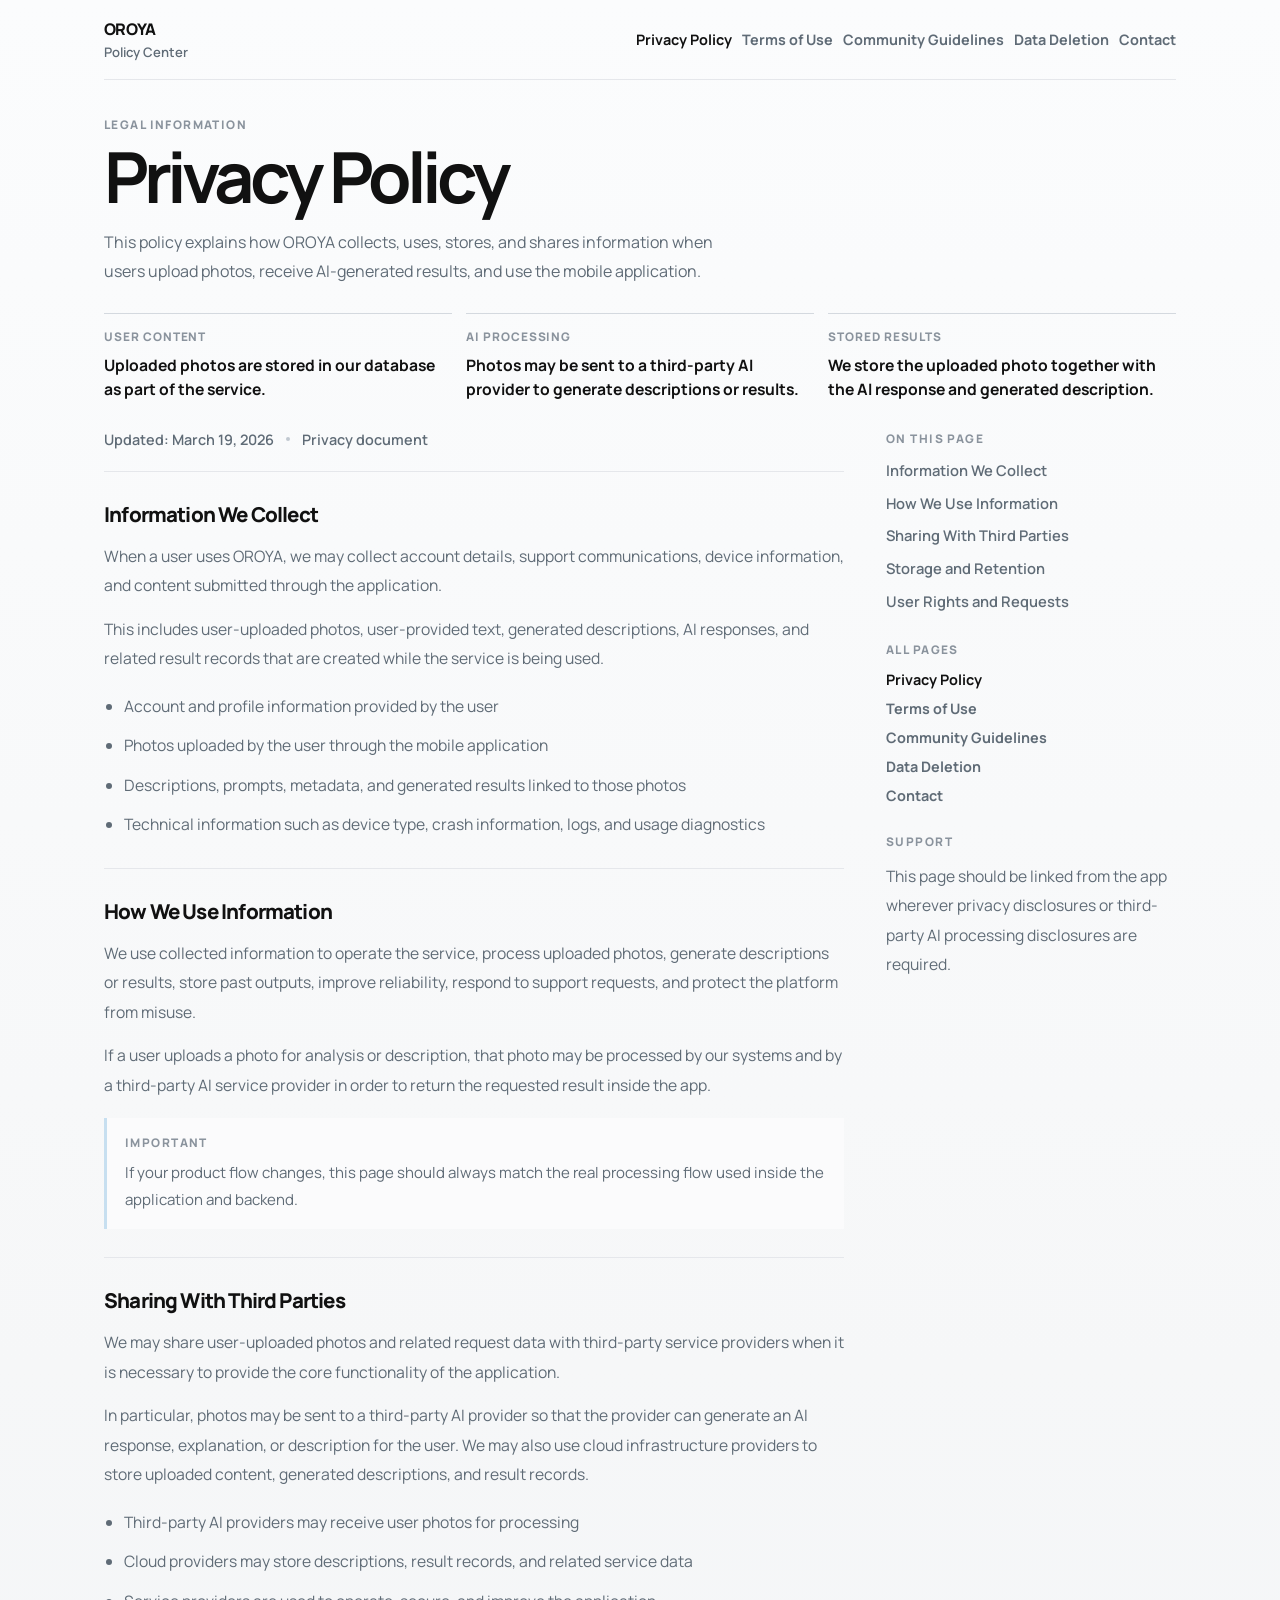
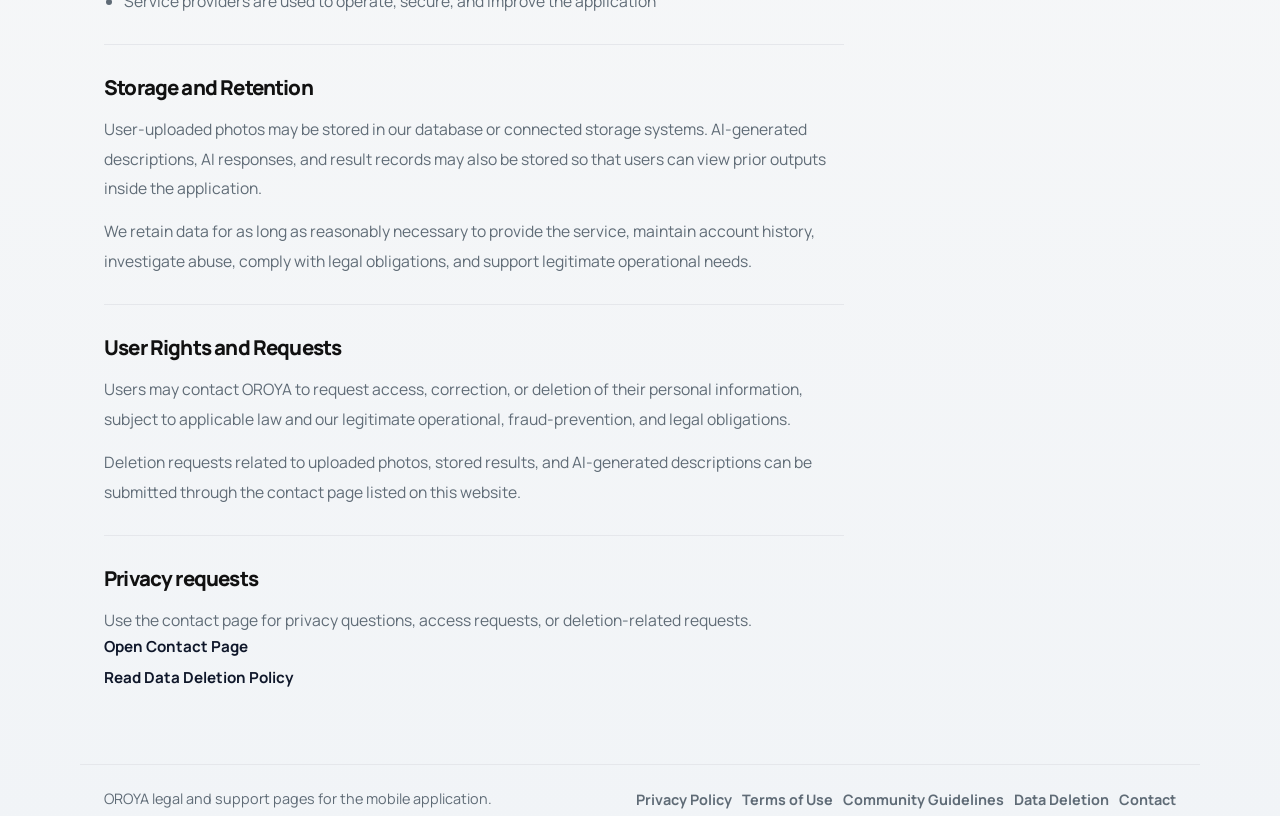
==== index.html @ 99811798 "Add files via upload" ====
<!DOCTYPE html>
<html lang="en">
  <head>
    <meta charset="UTF-8" />
    <meta name="viewport" content="width=device-width, initial-scale=1.0" />
    <title>OROYA Legal</title>
    <meta http-equiv="refresh" content="0; url=/privacy-policy.html" />
    <link rel="canonical" href="http://oroya.xyz/privacy-policy.html" />
    <style>
      body {
        margin: 0;
        min-height: 100vh;
        display: grid;
        place-items: center;
        font-family: "Segoe UI", Arial, sans-serif;
        background: #f5f5f7;
        color: #111111;
      }

      a {
        color: inherit;
      }
    </style>
  </head>
  <body>
    <p>Redirecting to <a href="/privacy-policy.html">Privacy Policy</a>...</p>
  </body>
</html>
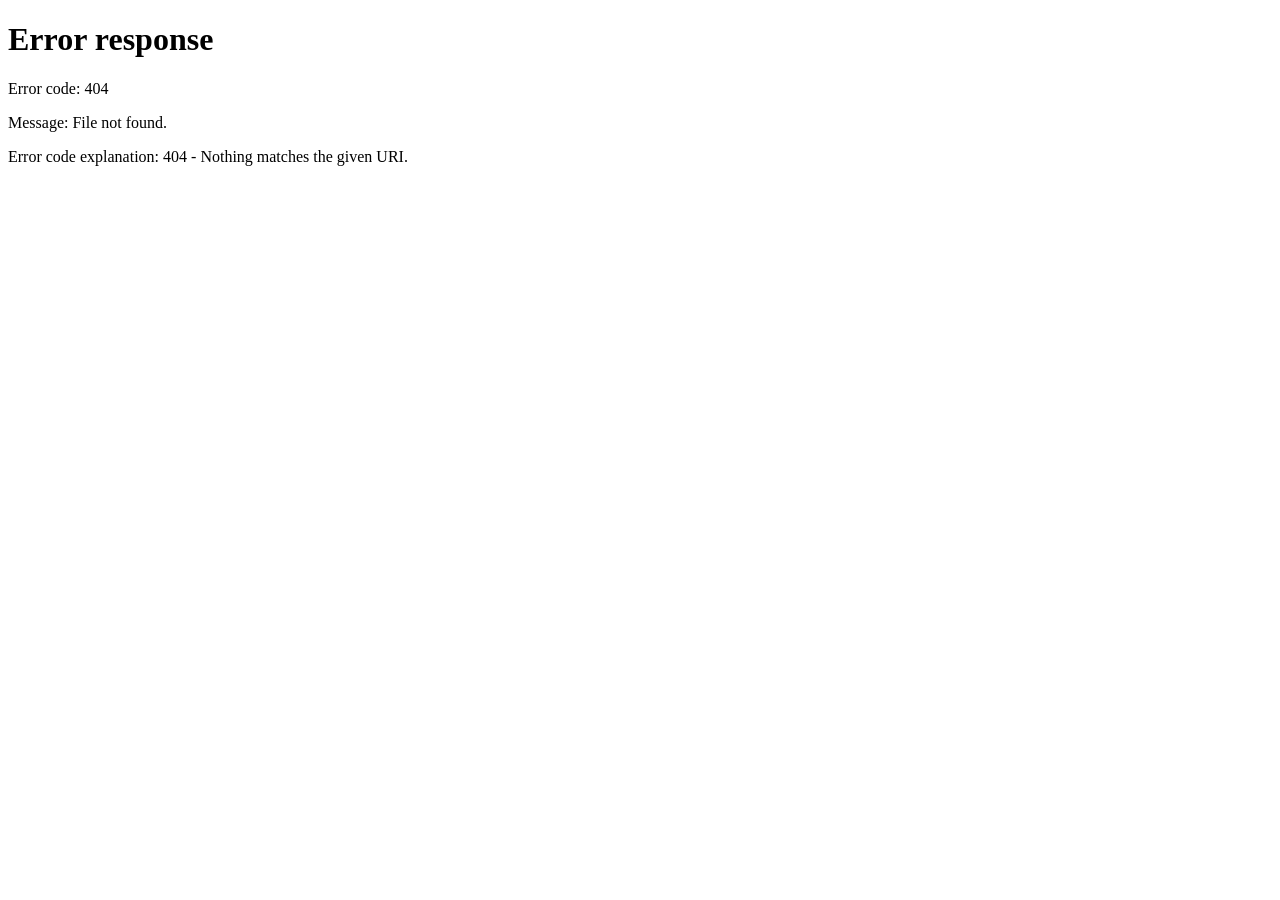
==== commit c8d55d5f: "Add files via upload" ====
--- a/index.html
+++ b/index.html
@@ -4,8 +4,20 @@
     <meta charset="UTF-8" />
     <meta name="viewport" content="width=device-width, initial-scale=1.0" />
     <title>OROYA Legal</title>
-    <meta http-equiv="refresh" content="0; url=/privacy-policy.html" />
-    <link rel="canonical" href="http://oroya.xyz/privacy-policy.html" />
+    <meta
+      name="description"
+      content="Legal, policy, and support pages for the OROYA mobile application."
+    />
+    <meta http-equiv="refresh" content="0; url=/privacy-policy" />
+    <link rel="canonical" href="http://oroya.xyz/privacy-policy" />
+    <meta property="og:type" content="website" />
+    <meta property="og:site_name" content="OROYA" />
+    <meta property="og:title" content="OROYA Legal" />
+    <meta
+      property="og:description"
+      content="Legal, policy, and support pages for the OROYA mobile application."
+    />
+    <meta property="og:url" content="http://oroya.xyz/privacy-policy" />
     <style>
       body {
         margin: 0;
@@ -23,6 +35,6 @@
     </style>
   </head>
   <body>
-    <p>Redirecting to <a href="/privacy-policy.html">Privacy Policy</a>...</p>
+    <p>Redirecting to <a href="/privacy-policy">Privacy Policy</a>...</p>
   </body>
 </html>
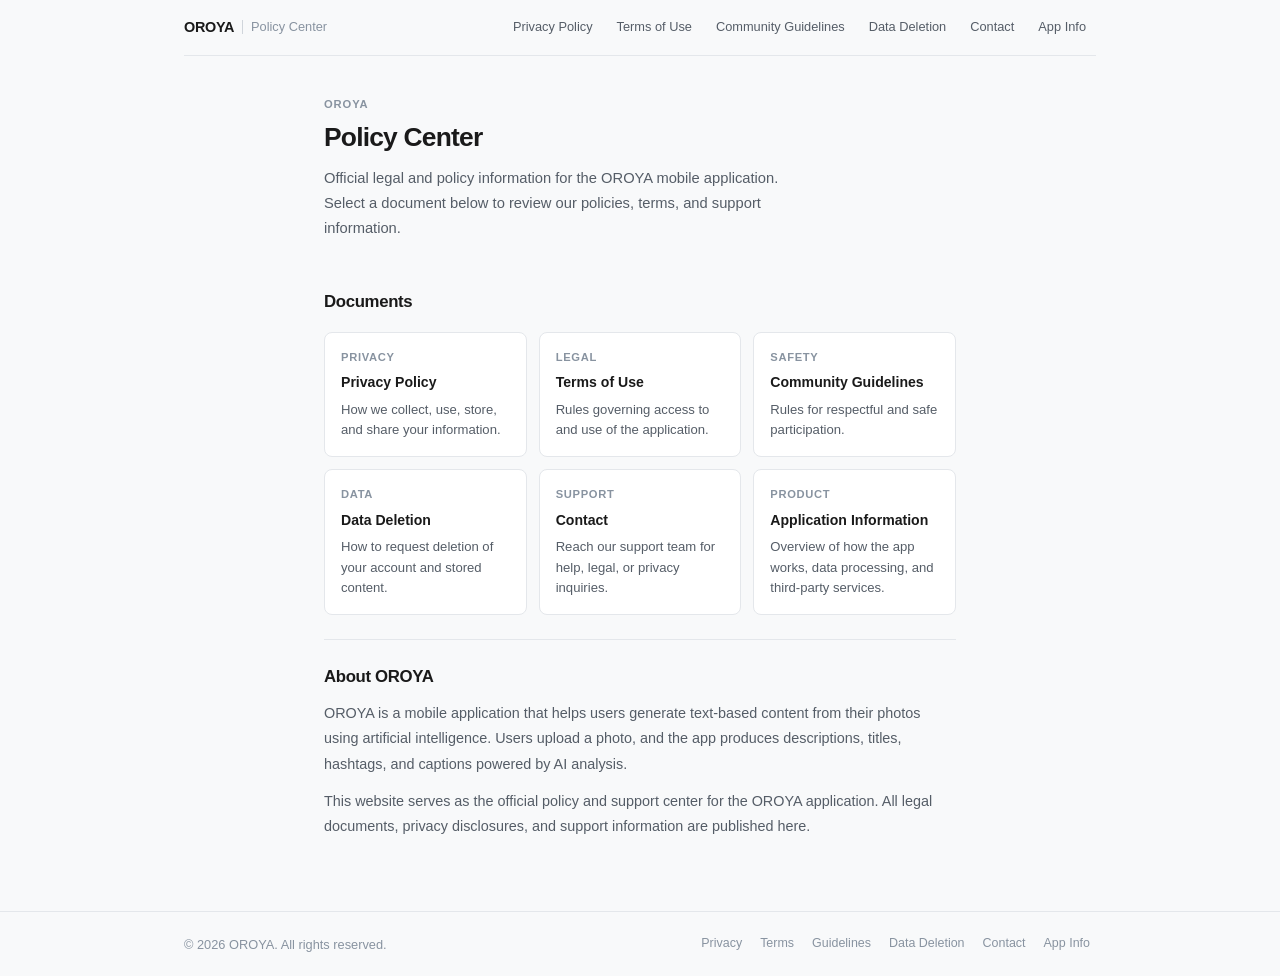
==== commit 63423b26: "Add files via upload" ====
--- a/index.html
+++ b/index.html
@@ -3,38 +3,173 @@
   <head>
     <meta charset="UTF-8" />
     <meta name="viewport" content="width=device-width, initial-scale=1.0" />
-    <title>OROYA Legal</title>
+    <title>OROYA — Policy Center</title>
     <meta
       name="description"
-      content="Legal, policy, and support pages for the OROYA mobile application."
+      content="Official policy and legal information center for the OROYA mobile application. Access our Privacy Policy, Terms of Use, Community Guidelines, Data Deletion, and more."
     />
-    <meta http-equiv="refresh" content="0; url=/privacy-policy" />
-    <link rel="canonical" href="http://oroya.xyz/privacy-policy" />
+    <link rel="canonical" href="https://oroya.xyz/" />
+    <link rel="icon" type="image/png" href="/favicon.png" />
     <meta property="og:type" content="website" />
     <meta property="og:site_name" content="OROYA" />
-    <meta property="og:title" content="OROYA Legal" />
+    <meta property="og:title" content="OROYA — Policy Center" />
     <meta
       property="og:description"
-      content="Legal, policy, and support pages for the OROYA mobile application."
+      content="Official policy and legal information center for the OROYA mobile application. Access our Privacy Policy, Terms of Use, Community Guidelines, Data Deletion, and more."
     />
-    <meta property="og:url" content="http://oroya.xyz/privacy-policy" />
-    <style>
-      body {
-        margin: 0;
-        min-height: 100vh;
-        display: grid;
-        place-items: center;
-        font-family: "Segoe UI", Arial, sans-serif;
-        background: #f5f5f7;
-        color: #111111;
+    <meta property="og:url" content="https://oroya.xyz/" />
+    <link rel="preconnect" href="https://fonts.googleapis.com" />
+    <link rel="preconnect" href="https://fonts.gstatic.com" crossorigin />
+    <link
+      href="https://fonts.googleapis.com/css2?family=Inter:wght@400;500;600;700&display=swap"
+      rel="stylesheet"
+    />
+    <link rel="stylesheet" href="./styles.css" />
+    <script src="./site.js" defer></script>
+    <script type="application/ld+json">
+    {
+      "@context": "https://schema.org",
+      "@type": "WebSite",
+      "name": "OROYA",
+      "url": "https://oroya.xyz",
+      "description": "Official policy and legal information center for the OROYA mobile application.",
+      "publisher": {
+        "@type": "Organization",
+        "name": "OROYA",
+        "url": "https://oroya.xyz"
       }
+    }
+    </script>
+  </head>
+  <body data-page="home">
+    <div class="site-shell">
+      <header class="site-header">
+        <div class="topbar">
+          <a class="brand-lockup" href="/">
+            <span class="brand-name">OROYA</span>
+            <span class="brand-separator"></span>
+            <span class="brand-subtitle">Policy Center</span>
+          </a>
+          <div class="header-actions">
+            <nav class="desktop-nav" aria-label="Primary">
+              <a class="nav-link" href="/privacy-policy">Privacy Policy</a>
+              <a class="nav-link" href="/terms-of-use">Terms of Use</a>
+              <a class="nav-link" href="/community-guidelines">Community Guidelines</a>
+              <a class="nav-link" href="/data-deletion">Data Deletion</a>
+              <a class="nav-link" href="/contact">Contact</a>
+              <a class="nav-link" href="/app-info">App Info</a>
+            </nav>
+            <button
+              class="menu-toggle"
+              type="button"
+              aria-expanded="false"
+              aria-controls="mobile-menu"
+              aria-label="Open navigation"
+            >
+              <span class="menu-toggle-line"></span>
+              <span class="menu-toggle-line"></span>
+              <span class="menu-toggle-line"></span>
+            </button>
+          </div>
+        </div>
+        <nav class="mobile-menu" id="mobile-menu" aria-label="Mobile">
+          <a class="nav-link" href="/privacy-policy">Privacy Policy</a>
+          <a class="nav-link" href="/terms-of-use">Terms of Use</a>
+          <a class="nav-link" href="/community-guidelines">Community Guidelines</a>
+          <a class="nav-link" href="/data-deletion">Data Deletion</a>
+          <a class="nav-link" href="/contact">Contact</a>
+          <a class="nav-link" href="/app-info">App Info</a>
+        </nav>
+      </header>
 
-      a {
-        color: inherit;
-      }
-    </style>
-  </head>
-  <body>
-    <p>Redirecting to <a href="/privacy-policy">Privacy Policy</a>...</p>
+      <section class="page-intro">
+        <p class="kicker">OROYA</p>
+        <h1 class="page-title">Policy Center</h1>
+        <p class="page-description">
+          Official legal and policy information for the OROYA mobile application.
+          Select a document below to review our policies, terms, and support information.
+        </p>
+      </section>
+
+      <main class="page-layout">
+        <article class="document-shell">
+          <section class="content-section" id="documents">
+            <h2 class="section-title">Documents</h2>
+            <div class="info-cards">
+              <a href="/privacy-policy" class="info-card" style="text-decoration:none;">
+                <span class="info-card-label">Privacy</span>
+                <span class="info-card-value">Privacy Policy</span>
+                <p style="margin:6px 0 0;color:var(--text-secondary);font-size:0.82rem;line-height:1.55;">
+                  How we collect, use, store, and share your information.
+                </p>
+              </a>
+              <a href="/terms-of-use" class="info-card" style="text-decoration:none;">
+                <span class="info-card-label">Legal</span>
+                <span class="info-card-value">Terms of Use</span>
+                <p style="margin:6px 0 0;color:var(--text-secondary);font-size:0.82rem;line-height:1.55;">
+                  Rules governing access to and use of the application.
+                </p>
+              </a>
+              <a href="/community-guidelines" class="info-card" style="text-decoration:none;">
+                <span class="info-card-label">Safety</span>
+                <span class="info-card-value">Community Guidelines</span>
+                <p style="margin:6px 0 0;color:var(--text-secondary);font-size:0.82rem;line-height:1.55;">
+                  Rules for respectful and safe participation.
+                </p>
+              </a>
+              <a href="/data-deletion" class="info-card" style="text-decoration:none;">
+                <span class="info-card-label">Data</span>
+                <span class="info-card-value">Data Deletion</span>
+                <p style="margin:6px 0 0;color:var(--text-secondary);font-size:0.82rem;line-height:1.55;">
+                  How to request deletion of your account and stored content.
+                </p>
+              </a>
+              <a href="/contact" class="info-card" style="text-decoration:none;">
+                <span class="info-card-label">Support</span>
+                <span class="info-card-value">Contact</span>
+                <p style="margin:6px 0 0;color:var(--text-secondary);font-size:0.82rem;line-height:1.55;">
+                  Reach our support team for help, legal, or privacy inquiries.
+                </p>
+              </a>
+              <a href="/app-info" class="info-card" style="text-decoration:none;">
+                <span class="info-card-label">Product</span>
+                <span class="info-card-value">Application Information</span>
+                <p style="margin:6px 0 0;color:var(--text-secondary);font-size:0.82rem;line-height:1.55;">
+                  Overview of how the app works, data processing, and third-party services.
+                </p>
+              </a>
+            </div>
+          </section>
+
+          <section class="content-section" id="about">
+            <h2 class="section-title">About OROYA</h2>
+            <p class="section-copy">
+              OROYA is a mobile application that helps users generate text-based content from
+              their photos using artificial intelligence. Users upload a photo, and the app
+              produces descriptions, titles, hashtags, and captions powered by AI analysis.
+            </p>
+            <p class="section-copy">
+              This website serves as the official policy and support center for the OROYA
+              application. All legal documents, privacy disclosures, and support information
+              are published here.
+            </p>
+          </section>
+        </article>
+      </main>
+
+      <footer class="site-footer">
+        <div class="footer-inner">
+          <div class="footer-copy">© 2026 OROYA. All rights reserved.</div>
+          <div class="footer-links">
+            <a class="footer-link" href="/privacy-policy">Privacy</a>
+            <a class="footer-link" href="/terms-of-use">Terms</a>
+            <a class="footer-link" href="/community-guidelines">Guidelines</a>
+            <a class="footer-link" href="/data-deletion">Data Deletion</a>
+            <a class="footer-link" href="/contact">Contact</a>
+            <a class="footer-link" href="/app-info">App Info</a>
+          </div>
+        </div>
+      </footer>
+    </div>
   </body>
 </html>
--- a/styles.css
+++ b/styles.css
@@ -0,0 +1,527 @@
+:root {
+  --bg: #f8f9fa;
+  --surface: #ffffff;
+  --surface-alt: #f4f5f6;
+  --border: #e4e7eb;
+  --border-strong: #d0d5db;
+  --text: #1a1a1a;
+  --text-secondary: #555d67;
+  --text-muted: #8893a0;
+  --accent: #2c3e50;
+  --container: 680px;
+  --container-wide: 960px;
+}
+
+* {
+  box-sizing: border-box;
+}
+
+html {
+  scroll-behavior: smooth;
+  -webkit-text-size-adjust: 100%;
+}
+
+body {
+  margin: 0;
+  min-width: 320px;
+  font-family: "Inter", "Segoe UI", -apple-system, BlinkMacSystemFont, sans-serif;
+  font-size: 15px;
+  color: var(--text);
+  background: var(--bg);
+  line-height: 1.6;
+  -webkit-font-smoothing: antialiased;
+}
+
+body.menu-open {
+  overflow: hidden;
+}
+
+a {
+  color: inherit;
+  text-decoration: none;
+}
+
+button {
+  font: inherit;
+}
+
+/* ── Shell ── */
+
+.site-shell {
+  min-height: 100vh;
+  display: flex;
+  flex-direction: column;
+}
+
+/* ── Header ── */
+
+.site-header {
+  max-width: var(--container-wide);
+  width: 100%;
+  margin: 0 auto;
+  padding: 0 24px;
+}
+
+.topbar {
+  display: flex;
+  align-items: center;
+  justify-content: space-between;
+  gap: 16px;
+  height: 56px;
+  border-bottom: 1px solid var(--border);
+}
+
+.brand-lockup {
+  display: inline-flex;
+  align-items: center;
+  gap: 8px;
+}
+
+.brand-name {
+  font-size: 0.9rem;
+  font-weight: 700;
+  letter-spacing: -0.02em;
+  color: var(--text);
+}
+
+.brand-separator {
+  width: 1px;
+  height: 14px;
+  background: var(--border-strong);
+}
+
+.brand-subtitle {
+  color: var(--text-muted);
+  font-size: 0.8rem;
+  font-weight: 500;
+}
+
+/* ── Navigation ── */
+
+.header-actions {
+  display: flex;
+  align-items: center;
+  gap: 8px;
+}
+
+.desktop-nav {
+  display: flex;
+  align-items: center;
+  gap: 4px;
+}
+
+.nav-link {
+  color: var(--text-secondary);
+  font-size: 0.8rem;
+  font-weight: 500;
+  padding: 6px 10px;
+  border-radius: 6px;
+  transition: color 120ms ease, background 120ms ease;
+}
+
+.nav-link:hover,
+.nav-link:focus-visible {
+  color: var(--text);
+  background: var(--surface-alt);
+  outline: none;
+}
+
+.nav-link.is-active,
+.nav-link[aria-current="page"] {
+  color: var(--text);
+  font-weight: 600;
+  background: var(--surface);
+}
+
+/* ── Mobile menu ── */
+
+.menu-toggle {
+  display: none;
+  width: 36px;
+  height: 36px;
+  border: 1px solid var(--border);
+  border-radius: 8px;
+  background: var(--surface);
+  color: var(--text);
+  cursor: pointer;
+  align-items: center;
+  justify-content: center;
+}
+
+.menu-toggle-line {
+  display: block;
+  width: 16px;
+  height: 1.5px;
+  margin: 2.5px auto;
+  border-radius: 999px;
+  background: currentColor;
+  transition: transform 150ms ease, opacity 150ms ease;
+}
+
+.menu-toggle[aria-expanded="true"] .menu-toggle-line:nth-child(1) {
+  transform: translateY(4px) rotate(45deg);
+}
+
+.menu-toggle[aria-expanded="true"] .menu-toggle-line:nth-child(2) {
+  opacity: 0;
+}
+
+.menu-toggle[aria-expanded="true"] .menu-toggle-line:nth-child(3) {
+  transform: translateY(-4px) rotate(-45deg);
+}
+
+.mobile-menu {
+  display: none;
+  padding: 8px 0 12px;
+}
+
+.mobile-menu.is-open {
+  display: flex;
+  flex-direction: column;
+  gap: 2px;
+}
+
+.mobile-menu .nav-link {
+  display: block;
+  padding: 8px 10px;
+  font-size: 0.85rem;
+}
+
+/* ── Page intro ── */
+
+.page-intro {
+  max-width: var(--container);
+  width: 100%;
+  margin: 0 auto;
+  padding: 40px 24px 24px;
+}
+
+.kicker {
+  margin: 0;
+  color: var(--text-muted);
+  font-size: 0.7rem;
+  font-weight: 600;
+  letter-spacing: 0.08em;
+  text-transform: uppercase;
+}
+
+.page-title {
+  margin: 8px 0 0;
+  font-size: 1.65rem;
+  font-weight: 700;
+  letter-spacing: -0.03em;
+  line-height: 1.2;
+  color: var(--text);
+}
+
+.page-description {
+  max-width: 56ch;
+  margin: 12px 0 0;
+  color: var(--text-secondary);
+  font-size: 0.92rem;
+  line-height: 1.7;
+}
+
+/* ── Main content ── */
+
+.page-layout {
+  max-width: var(--container);
+  width: 100%;
+  margin: 0 auto;
+  padding: 0 24px 48px;
+}
+
+.document-shell {
+  padding: 0;
+}
+
+.document-meta {
+  display: flex;
+  flex-wrap: wrap;
+  align-items: center;
+  gap: 10px;
+  padding: 0 0 20px;
+  border-bottom: 1px solid var(--border);
+}
+
+.meta-item {
+  color: var(--text-muted);
+  font-size: 0.8rem;
+  font-weight: 500;
+}
+
+.meta-divider {
+  width: 3px;
+  height: 3px;
+  border-radius: 50%;
+  background: var(--border-strong);
+}
+
+/* ── Content sections ── */
+
+.content-section {
+  padding: 24px 0;
+  border-bottom: 1px solid var(--border);
+}
+
+.content-section:last-of-type {
+  border-bottom: none;
+}
+
+.section-title {
+  margin: 0 0 10px;
+  font-size: 1.05rem;
+  font-weight: 700;
+  letter-spacing: -0.02em;
+  color: var(--text);
+}
+
+.section-copy {
+  margin: 0;
+  color: var(--text-secondary);
+  font-size: 0.9rem;
+  line-height: 1.75;
+}
+
+.section-copy + .section-copy {
+  margin-top: 12px;
+}
+
+.section-list {
+  margin: 14px 0 0;
+  padding-left: 18px;
+}
+
+.section-list li {
+  color: var(--text-secondary);
+  font-size: 0.9rem;
+  line-height: 1.75;
+}
+
+.section-list li + li {
+  margin-top: 6px;
+}
+
+/* ── Callout / note box ── */
+
+.section-note {
+  margin-top: 16px;
+  padding: 14px 16px;
+  border-left: 3px solid var(--border-strong);
+  background: var(--surface-alt);
+  border-radius: 0 6px 6px 0;
+}
+
+.section-note-title {
+  margin: 0;
+  color: var(--text-muted);
+  font-size: 0.7rem;
+  font-weight: 700;
+  letter-spacing: 0.06em;
+  text-transform: uppercase;
+}
+
+.section-note-copy {
+  margin: 6px 0 0;
+  color: var(--text-secondary);
+  font-size: 0.85rem;
+  line-height: 1.7;
+}
+
+/* ── Support block ── */
+
+.support-block {
+  padding: 24px 0 0;
+}
+
+.support-links {
+  display: flex;
+  flex-direction: column;
+  align-items: flex-start;
+  gap: 6px;
+  margin-top: 4px;
+}
+
+.text-link {
+  color: var(--accent);
+  font-size: 0.88rem;
+  font-weight: 600;
+}
+
+.text-link:hover,
+.text-link:focus-visible {
+  text-decoration: underline;
+  outline: none;
+}
+
+/* ── Info cards (for app-info page) ── */
+
+.info-cards {
+  display: grid;
+  grid-template-columns: repeat(auto-fit, minmax(180px, 1fr));
+  gap: 12px;
+  margin: 16px 0 0;
+}
+
+.info-card {
+  padding: 16px;
+  background: var(--surface);
+  border: 1px solid var(--border);
+  border-radius: 8px;
+}
+
+.info-card-label {
+  display: block;
+  color: var(--text-muted);
+  font-size: 0.7rem;
+  font-weight: 600;
+  letter-spacing: 0.06em;
+  text-transform: uppercase;
+  margin-bottom: 6px;
+}
+
+.info-card-value {
+  display: block;
+  font-size: 0.88rem;
+  font-weight: 600;
+  line-height: 1.5;
+  color: var(--text);
+}
+
+a.info-card {
+  transition: border-color 120ms ease, box-shadow 120ms ease;
+}
+
+a.info-card:hover {
+  border-color: var(--border-strong);
+  box-shadow: 0 1px 4px rgba(0, 0, 0, 0.04);
+}
+
+/* ── Steps list (for app-info page) ── */
+
+.steps-list {
+  counter-reset: step;
+  list-style: none;
+  margin: 14px 0 0;
+  padding: 0;
+}
+
+.steps-list li {
+  counter-increment: step;
+  position: relative;
+  padding-left: 32px;
+  color: var(--text-secondary);
+  font-size: 0.9rem;
+  line-height: 1.75;
+}
+
+.steps-list li + li {
+  margin-top: 8px;
+}
+
+.steps-list li::before {
+  content: counter(step);
+  position: absolute;
+  left: 0;
+  top: 2px;
+  width: 20px;
+  height: 20px;
+  border-radius: 50%;
+  background: var(--surface-alt);
+  border: 1px solid var(--border);
+  color: var(--text-muted);
+  font-size: 0.7rem;
+  font-weight: 700;
+  display: flex;
+  align-items: center;
+  justify-content: center;
+}
+
+/* ── Footer ── */
+
+.site-footer {
+  margin-top: auto;
+  border-top: 1px solid var(--border);
+}
+
+.footer-inner {
+  max-width: var(--container-wide);
+  width: 100%;
+  margin: 0 auto;
+  padding: 18px 24px;
+  display: flex;
+  align-items: center;
+  justify-content: space-between;
+  gap: 16px;
+}
+
+.footer-copy {
+  color: var(--text-muted);
+  font-size: 0.8rem;
+  line-height: 1.5;
+}
+
+.footer-links {
+  display: flex;
+  flex-wrap: wrap;
+  gap: 6px;
+}
+
+.footer-link {
+  color: var(--text-muted);
+  font-size: 0.78rem;
+  font-weight: 500;
+  padding: 4px 6px;
+  border-radius: 4px;
+}
+
+.footer-link:hover,
+.footer-link:focus-visible {
+  color: var(--text);
+  outline: none;
+}
+
+/* ── Responsive ── */
+
+@media (max-width: 860px) {
+  .desktop-nav {
+    display: none;
+  }
+
+  .menu-toggle {
+    display: inline-flex;
+  }
+}
+
+@media (max-width: 600px) {
+  .site-header,
+  .page-intro,
+  .page-layout {
+    padding-left: 16px;
+    padding-right: 16px;
+  }
+
+  .footer-inner {
+    padding: 16px;
+    flex-direction: column;
+    align-items: flex-start;
+    gap: 12px;
+  }
+
+  .topbar {
+    height: 48px;
+  }
+
+  .page-intro {
+    padding-top: 28px;
+    padding-bottom: 16px;
+  }
+
+  .page-title {
+    font-size: 1.4rem;
+  }
+
+  .info-cards {
+    grid-template-columns: 1fr;
+  }
+}
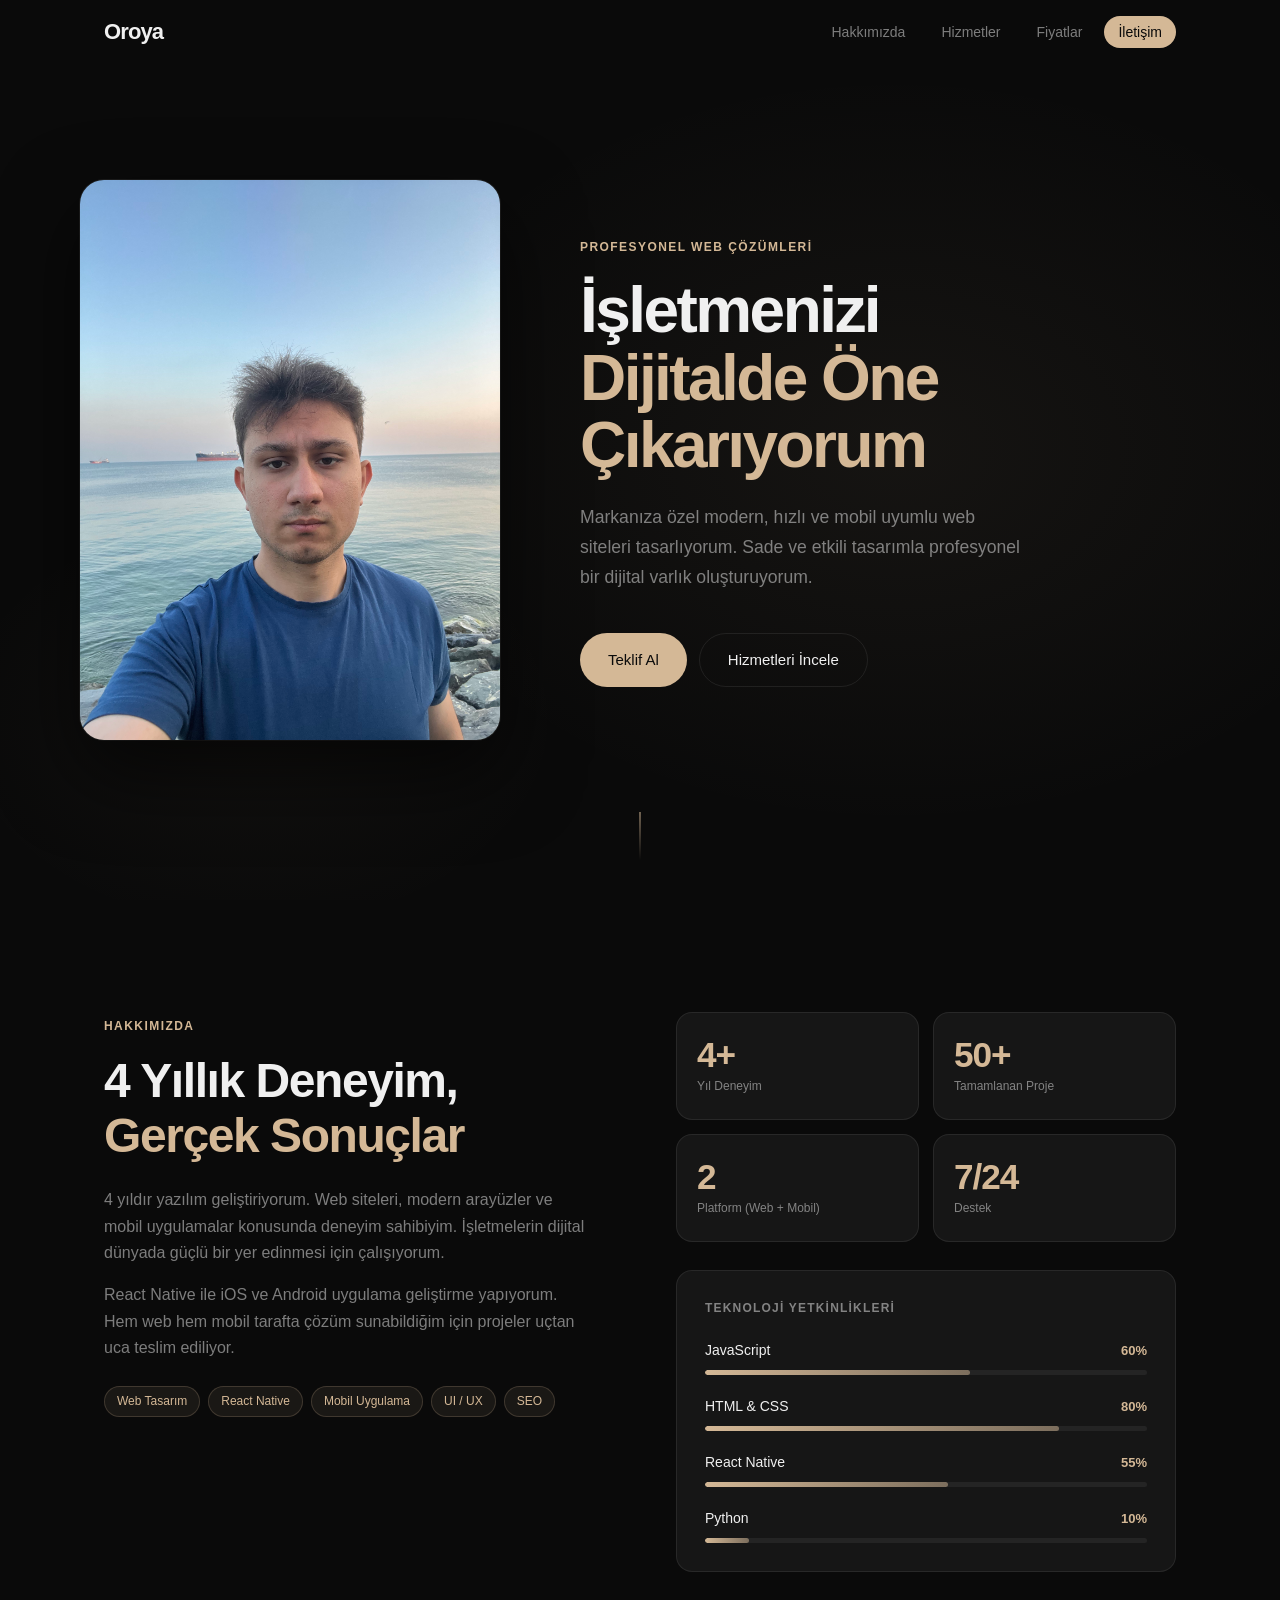
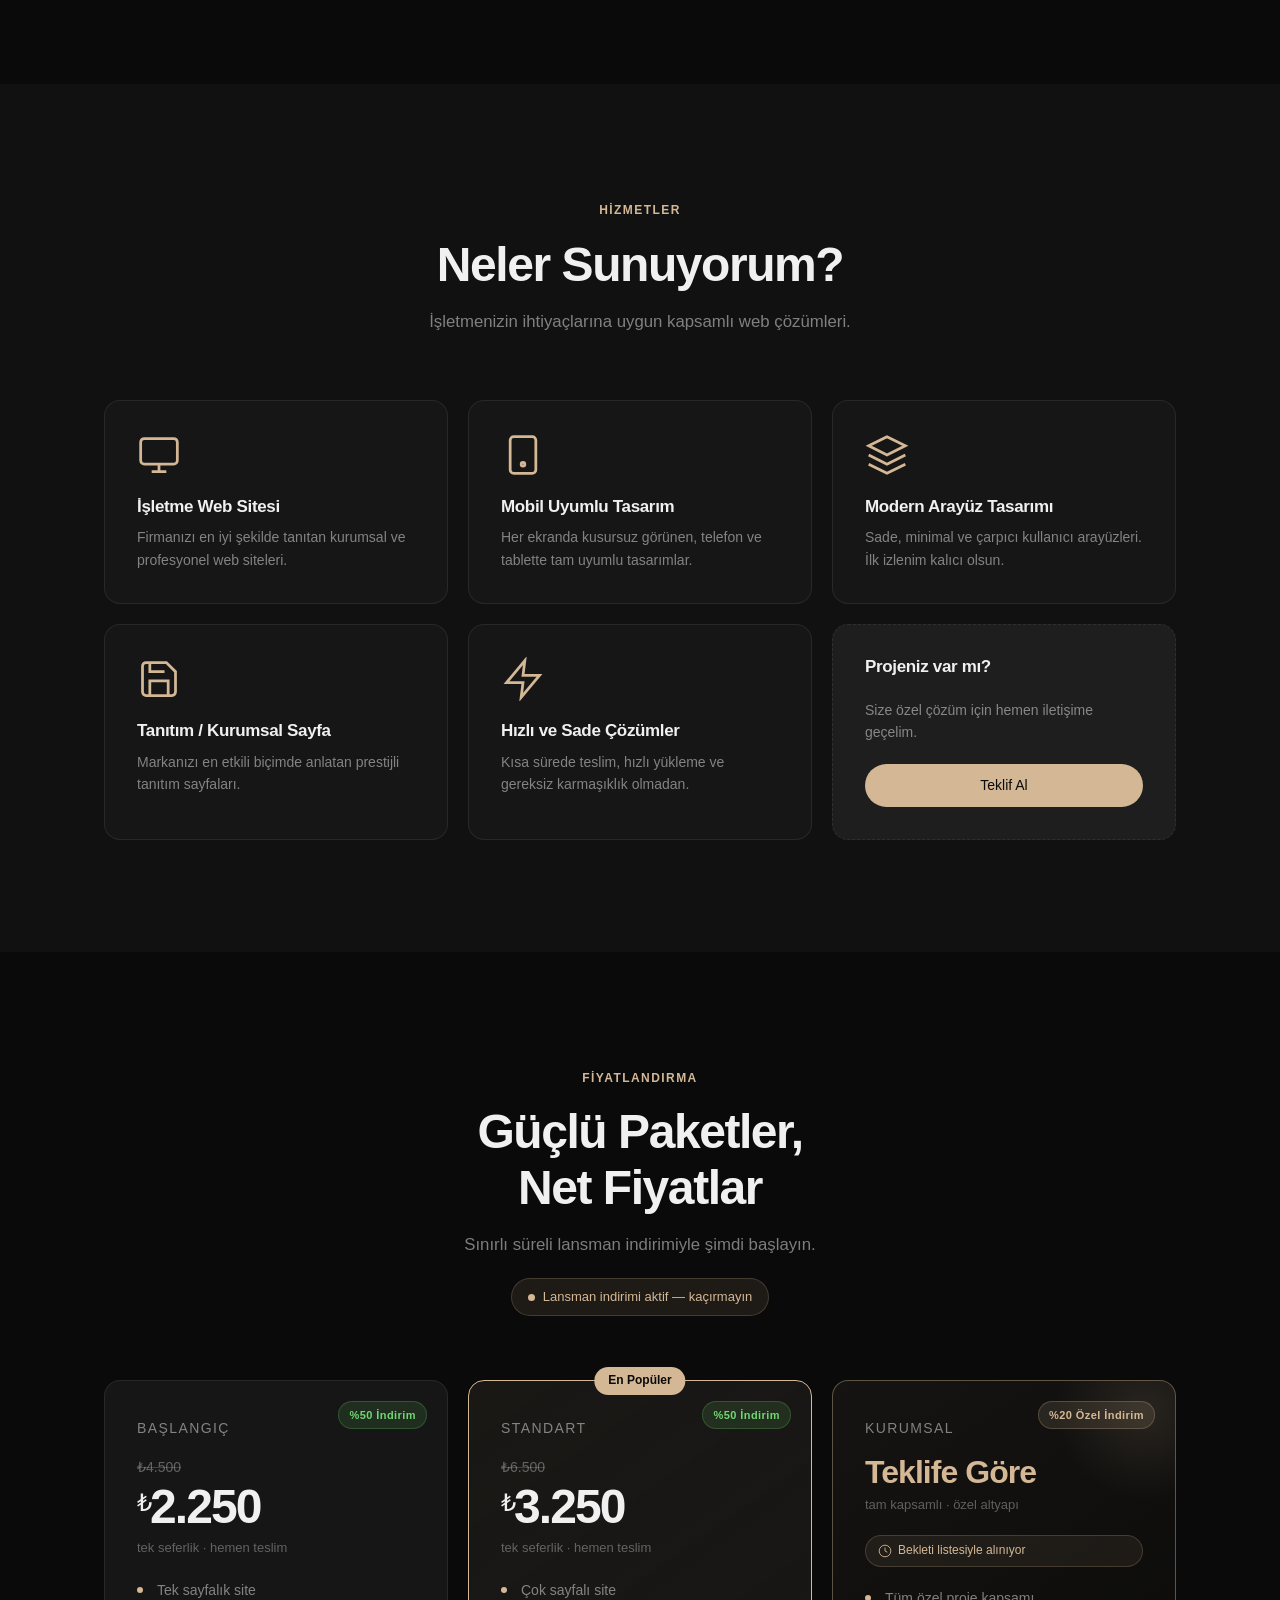
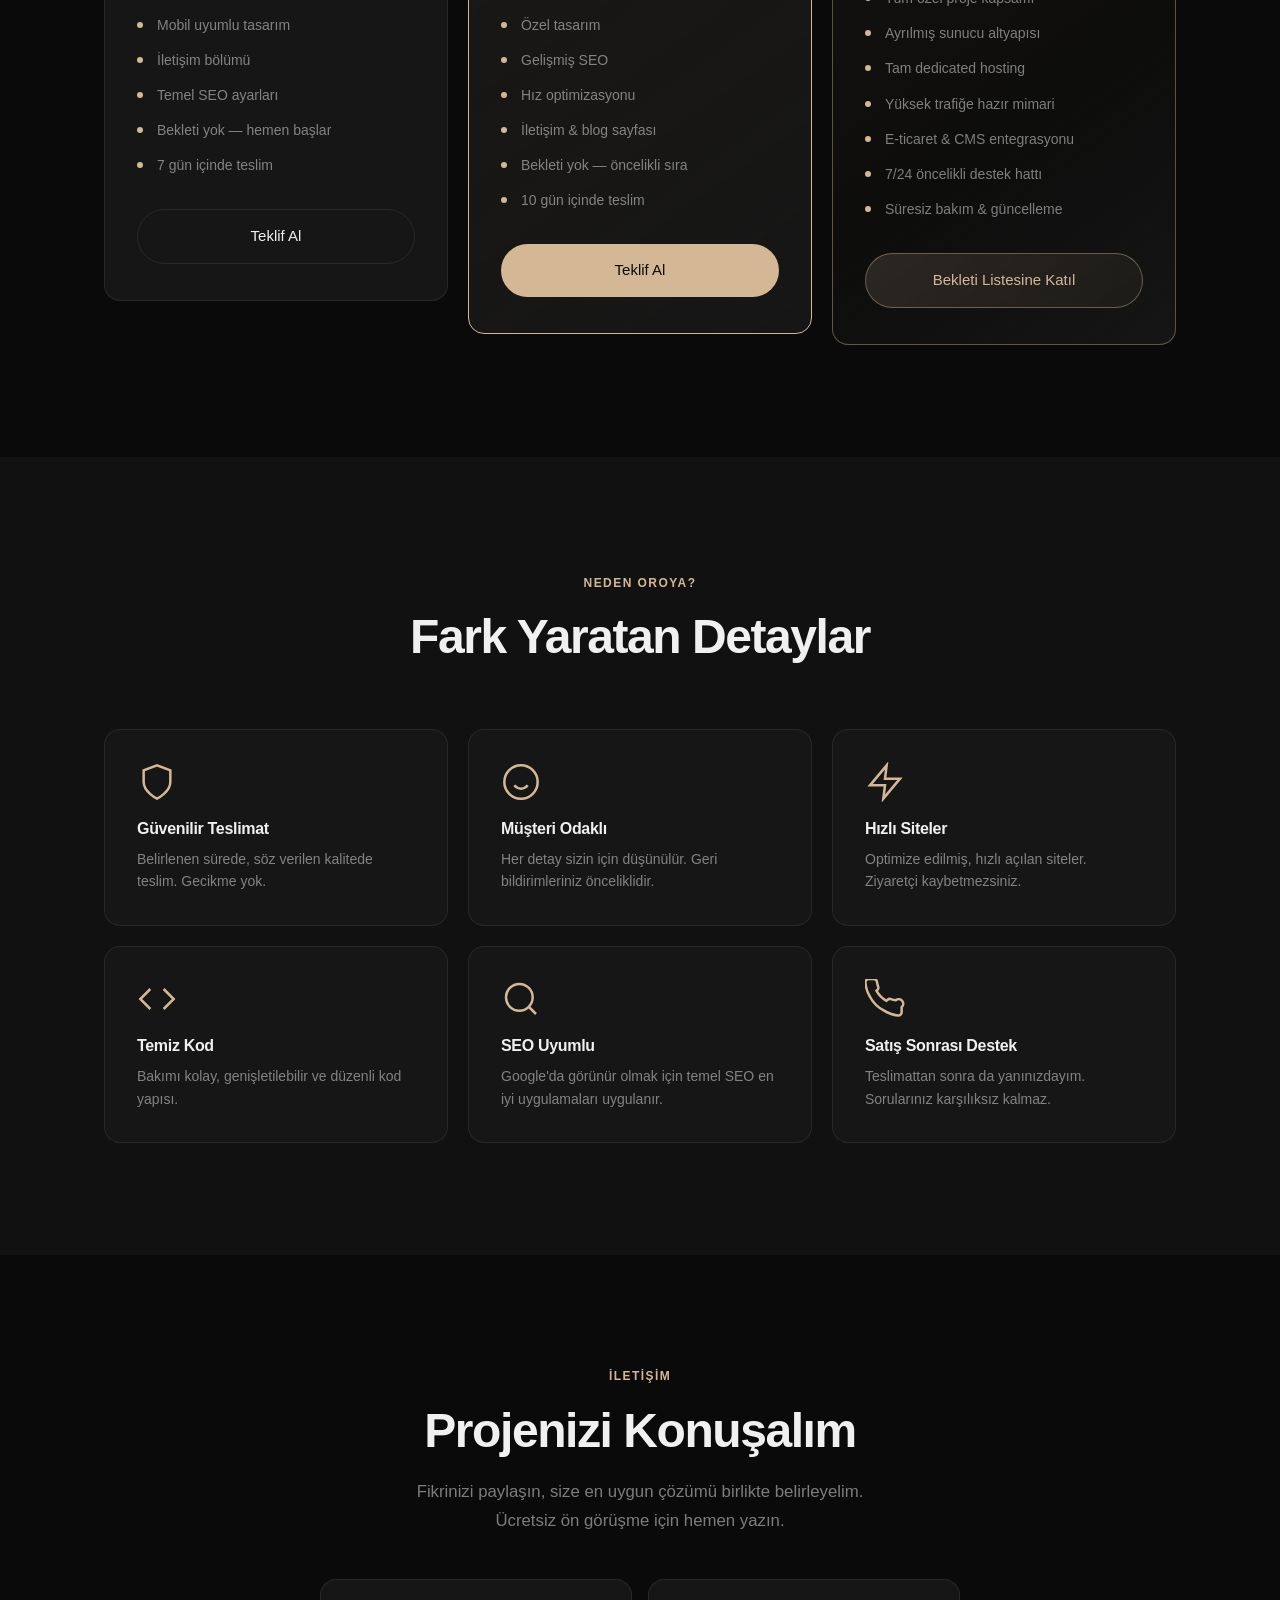
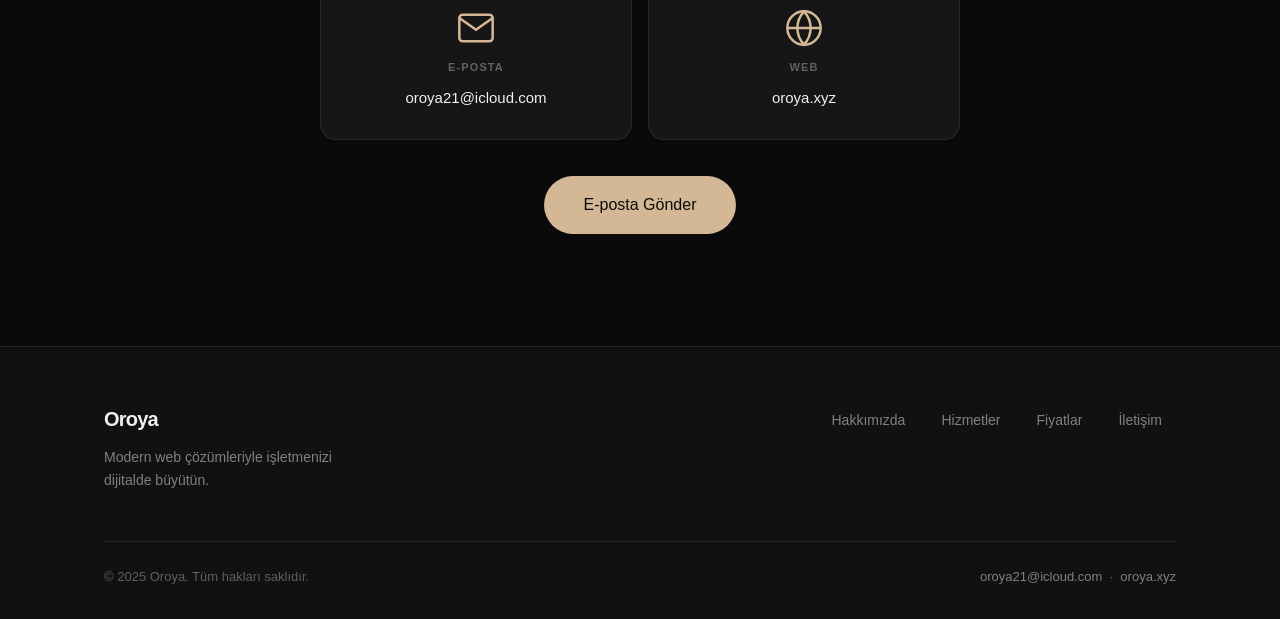
==== commit f89d9c00: "Add files via upload" ====
--- a/index.html
+++ b/index.html
@@ -1,175 +1,463 @@
 <!DOCTYPE html>
-<html lang="en">
-  <head>
-    <meta charset="UTF-8" />
-    <meta name="viewport" content="width=device-width, initial-scale=1.0" />
-    <title>OROYA — Policy Center</title>
-    <meta
-      name="description"
-      content="Official policy and legal information center for the OROYA mobile application. Access our Privacy Policy, Terms of Use, Community Guidelines, Data Deletion, and more."
-    />
-    <link rel="canonical" href="https://oroya.xyz/" />
-    <link rel="icon" type="image/png" href="/favicon.png" />
-    <meta property="og:type" content="website" />
-    <meta property="og:site_name" content="OROYA" />
-    <meta property="og:title" content="OROYA — Policy Center" />
-    <meta
-      property="og:description"
-      content="Official policy and legal information center for the OROYA mobile application. Access our Privacy Policy, Terms of Use, Community Guidelines, Data Deletion, and more."
-    />
-    <meta property="og:url" content="https://oroya.xyz/" />
-    <link rel="preconnect" href="https://fonts.googleapis.com" />
-    <link rel="preconnect" href="https://fonts.gstatic.com" crossorigin />
-    <link
-      href="https://fonts.googleapis.com/css2?family=Inter:wght@400;500;600;700&display=swap"
-      rel="stylesheet"
-    />
-    <link rel="stylesheet" href="./styles.css" />
-    <script src="./site.js" defer></script>
-    <script type="application/ld+json">
-    {
-      "@context": "https://schema.org",
-      "@type": "WebSite",
-      "name": "OROYA",
-      "url": "https://oroya.xyz",
-      "description": "Official policy and legal information center for the OROYA mobile application.",
-      "publisher": {
-        "@type": "Organization",
-        "name": "OROYA",
-        "url": "https://oroya.xyz"
+<html lang="tr">
+<head>
+  <meta charset="UTF-8" />
+  <meta name="viewport" content="width=device-width, initial-scale=1.0" />
+  <title>Oroya | Web Tasarım & Mobil Uygulama – Profesyonel Web Sitesi Tasarımı</title>
+  <meta name="description" content="Oroya — işletmelere özel profesyonel web sitesi tasarımı, mobil uyumlu tasarım ve React Native mobil uygulama geliştirme. Hızlı teslim, uygun fiyat. oroya.xyz" />
+  <meta name="keywords" content="web tasarım, web sitesi tasarımı, profesyonel web sitesi, mobil uyumlu site, React Native, mobil uygulama, kurumsal web sitesi, oroya, oroya.xyz, ucuz web sitesi, web tasarım fiyatları" />
+  <meta name="robots" content="index, follow, max-image-preview:large, max-snippet:-1, max-video-preview:-1" />
+  <meta name="author" content="Oroya – oroya.xyz" />
+  <meta name="theme-color" content="#0a0a0a" />
+  <meta name="geo.region" content="TR" />
+  <meta name="geo.placename" content="Türkiye" />
+  <meta name="language" content="Turkish" />
+  <link rel="canonical" href="https://oroya.xyz/" />
+
+  <!-- Open Graph -->
+  <meta property="og:type" content="website" />
+  <meta property="og:locale" content="tr_TR" />
+  <meta property="og:url" content="https://oroya.xyz/" />
+  <meta property="og:site_name" content="Oroya" />
+  <meta property="og:title" content="Oroya | Web Tasarım & Mobil Uygulama – Profesyonel Web Sitesi Tasarımı" />
+  <meta property="og:description" content="İşletmenize özel modern, hızlı ve profesyonel web sitesi tasarımı. React Native mobil uygulama geliştirme. Oroya ile markanızı dijitalde öne çıkarın." />
+  <meta property="og:image" content="https://oroya.xyz/photo.jpeg" />
+  <meta property="og:image:width" content="800" />
+  <meta property="og:image:height" content="1000" />
+  <meta property="og:image:alt" content="Oroya – Profesyonel Web Tasarım" />
+
+  <!-- Twitter Card -->
+  <meta name="twitter:card" content="summary_large_image" />
+  <meta name="twitter:title" content="Oroya | Profesyonel Web Tasarım & Mobil Uygulama" />
+  <meta name="twitter:description" content="İşletmenize özel modern web sitesi ve mobil uygulama. Hızlı teslim, uygun fiyat." />
+  <meta name="twitter:image" content="https://oroya.xyz/photo.jpeg" />
+
+  <!-- Preconnect -->
+  <link rel="preconnect" href="https://oroya.xyz" />
+
+  <link rel="icon" href="data:image/svg+xml,<svg xmlns='http://www.w3.org/2000/svg' viewBox='0 0 100 100'><text y='.9em' font-size='90'>O</text></svg>" />
+
+  <!-- JSON-LD Schema — LocalBusiness + Service -->
+  <script type="application/ld+json">
+  {
+    "@context": "https://schema.org",
+    "@graph": [
+      {
+        "@type": "LocalBusiness",
+        "@id": "https://oroya.xyz/#business",
+        "name": "Oroya",
+        "alternateName": "Oroya Web Tasarım",
+        "url": "https://oroya.xyz",
+        "email": "oroya21@icloud.com",
+        "description": "İşletmelere özel profesyonel web sitesi tasarımı, mobil uyumlu tasarım ve React Native mobil uygulama geliştirme hizmetleri.",
+        "foundingDate": "2021",
+        "areaServed": {
+          "@type": "Country",
+          "name": "Türkiye"
+        },
+        "priceRange": "₺₺",
+        "knowsAbout": ["Web Tasarım", "Mobil Uygulama", "React Native", "JavaScript", "SEO"],
+        "sameAs": ["https://oroya.xyz"]
+      },
+      {
+        "@type": "Service",
+        "@id": "https://oroya.xyz/#service",
+        "name": "Profesyonel Web Sitesi Tasarımı",
+        "provider": {"@id": "https://oroya.xyz/#business"},
+        "description": "İşletmeler için modern, hızlı ve mobil uyumlu web sitesi tasarımı. Başlangıç paketi 2.250 TL'den başlıyor.",
+        "offers": [
+          {
+            "@type": "Offer",
+            "name": "Başlangıç Paketi",
+            "price": "2250",
+            "priceCurrency": "TRY"
+          },
+          {
+            "@type": "Offer",
+            "name": "Standart Paket",
+            "price": "3250",
+            "priceCurrency": "TRY"
+          }
+        ]
+      },
+      {
+        "@type": "WebSite",
+        "@id": "https://oroya.xyz/#website",
+        "url": "https://oroya.xyz",
+        "name": "Oroya",
+        "description": "Profesyonel Web Tasarım ve Mobil Uygulama",
+        "publisher": {"@id": "https://oroya.xyz/#business"},
+        "potentialAction": {
+          "@type": "SearchAction",
+          "target": "https://oroya.xyz/?s={search_term_string}",
+          "query-input": "required name=search_term_string"
+        }
       }
-    }
-    </script>
-  </head>
-  <body data-page="home">
-    <div class="site-shell">
-      <header class="site-header">
-        <div class="topbar">
-          <a class="brand-lockup" href="/">
-            <span class="brand-name">OROYA</span>
-            <span class="brand-separator"></span>
-            <span class="brand-subtitle">Policy Center</span>
+    ]
+  }
+  </script>
+
+  <link rel="stylesheet" href="style.css" />
+</head>
+<body>
+
+  <!-- NAV -->
+  <nav class="nav" id="nav">
+    <div class="nav-inner">
+      <a href="#" class="logo">Oroya</a>
+      <button class="menu-toggle" id="menuToggle" aria-label="Menüyü aç">
+        <span></span><span></span><span></span>
+      </button>
+      <ul class="nav-links" id="navLinks">
+        <li><a href="#about">Hakkımızda</a></li>
+        <li><a href="#services">Hizmetler</a></li>
+        <li><a href="#pricing">Fiyatlar</a></li>
+        <li><a href="#contact" class="nav-cta">İletişim</a></li>
+      </ul>
+    </div>
+  </nav>
+
+  <!-- HERO -->
+  <section class="hero" id="hero">
+    <div class="hero-content">
+      <div class="hero-photo-wrap">
+        <img src="photo.jpeg" alt="Oroya – Web Tasarım Uzmanı" class="hero-photo" loading="eager" fetchpriority="high" decoding="async" />
+      </div>
+      <div class="hero-text">
+        <span class="hero-eyebrow">Profesyonel Web Çözümleri</span>
+        <h1 class="hero-title">İşletmenizi<br /><span class="accent">Dijitalde Öne Çıkarıyorum</span></h1>
+        <p class="hero-desc">Markanıza özel modern, hızlı ve mobil uyumlu web siteleri tasarlıyorum. Sade ve etkili tasarımla profesyonel bir dijital varlık oluşturuyorum.</p>
+        <div class="hero-actions">
+          <a href="mailto:oroya21@icloud.com?subject=Web Sitesi Teklif Talebi" class="btn btn-primary">Teklif Al</a>
+          <a href="#services" class="btn btn-ghost">Hizmetleri İncele</a>
+        </div>
+      </div>
+    </div>
+    <div class="hero-scroll">
+      <div class="scroll-line"></div>
+    </div>
+  </section>
+
+  <!-- ABOUT -->
+  <section class="section" id="about">
+    <div class="container">
+      <div class="about-grid">
+        <div class="about-text">
+          <span class="section-eyebrow">Hakkımızda</span>
+          <h2 class="section-title">4 Yıllık Deneyim,<br /><span class="accent">Gerçek Sonuçlar</span></h2>
+          <p>4 yıldır yazılım geliştiriyorum. Web siteleri, modern arayüzler ve mobil uygulamalar konusunda deneyim sahibiyim. İşletmelerin dijital dünyada güçlü bir yer edinmesi için çalışıyorum.</p>
+          <p>React Native ile iOS ve Android uygulama geliştirme yapıyorum. Hem web hem mobil tarafta çözüm sunabildiğim için projeler uçtan uca teslim ediliyor.</p>
+          <div class="about-tags">
+            <span class="tag">Web Tasarım</span>
+            <span class="tag">React Native</span>
+            <span class="tag">Mobil Uygulama</span>
+            <span class="tag">UI / UX</span>
+            <span class="tag">SEO</span>
+          </div>
+        </div>
+        <div class="about-right">
+          <div class="about-stats">
+            <div class="stat-card">
+              <span class="stat-number">4+</span>
+              <span class="stat-label">Yıl Deneyim</span>
+            </div>
+            <div class="stat-card">
+              <span class="stat-number">50+</span>
+              <span class="stat-label">Tamamlanan Proje</span>
+            </div>
+            <div class="stat-card">
+              <span class="stat-number">2</span>
+              <span class="stat-label">Platform (Web + Mobil)</span>
+            </div>
+            <div class="stat-card">
+              <span class="stat-number">7/24</span>
+              <span class="stat-label">Destek</span>
+            </div>
+          </div>
+          <div class="skills-block">
+            <div class="skills-title">Teknoloji Yetkinlikleri</div>
+            <div class="skill-row">
+              <div class="skill-meta">
+                <span class="skill-name">JavaScript</span>
+                <span class="skill-pct">60%</span>
+              </div>
+              <div class="skill-bar-wrap">
+                <div class="skill-bar" data-width="60"></div>
+              </div>
+            </div>
+            <div class="skill-row">
+              <div class="skill-meta">
+                <span class="skill-name">HTML &amp; CSS</span>
+                <span class="skill-pct">80%</span>
+              </div>
+              <div class="skill-bar-wrap">
+                <div class="skill-bar" data-width="80"></div>
+              </div>
+            </div>
+            <div class="skill-row">
+              <div class="skill-meta">
+                <span class="skill-name">React Native</span>
+                <span class="skill-pct">55%</span>
+              </div>
+              <div class="skill-bar-wrap">
+                <div class="skill-bar" data-width="55"></div>
+              </div>
+            </div>
+            <div class="skill-row">
+              <div class="skill-meta">
+                <span class="skill-name">Python</span>
+                <span class="skill-pct">10%</span>
+              </div>
+              <div class="skill-bar-wrap">
+                <div class="skill-bar" data-width="10"></div>
+              </div>
+            </div>
+          </div>
+        </div>
+      </div>
+    </div>
+  </section>
+
+  <!-- SERVICES -->
+  <section class="section section-alt" id="services">
+    <div class="container">
+      <div class="section-header">
+        <span class="section-eyebrow">Hizmetler</span>
+        <h2 class="section-title">Neler Sunuyorum?</h2>
+        <p class="section-sub">İşletmenizin ihtiyaçlarına uygun kapsamlı web çözümleri.</p>
+      </div>
+      <div class="services-grid">
+        <div class="service-card">
+          <div class="service-icon">
+            <svg viewBox="0 0 24 24" fill="none" stroke="currentColor" stroke-width="1.5"><rect x="2" y="3" width="20" height="14" rx="2"/><path d="M8 21h8M12 17v4"/></svg>
+          </div>
+          <h3>İşletme Web Sitesi</h3>
+          <p>Firmanızı en iyi şekilde tanıtan kurumsal ve profesyonel web siteleri.</p>
+        </div>
+        <div class="service-card">
+          <div class="service-icon">
+            <svg viewBox="0 0 24 24" fill="none" stroke="currentColor" stroke-width="1.5"><rect x="5" y="2" width="14" height="20" rx="2"/><circle cx="12" cy="17" r="1"/></svg>
+          </div>
+          <h3>Mobil Uyumlu Tasarım</h3>
+          <p>Her ekranda kusursuz görünen, telefon ve tablette tam uyumlu tasarımlar.</p>
+        </div>
+        <div class="service-card">
+          <div class="service-icon">
+            <svg viewBox="0 0 24 24" fill="none" stroke="currentColor" stroke-width="1.5"><path d="M12 2L2 7l10 5 10-5-10-5z"/><path d="M2 17l10 5 10-5"/><path d="M2 12l10 5 10-5"/></svg>
+          </div>
+          <h3>Modern Arayüz Tasarımı</h3>
+          <p>Sade, minimal ve çarpıcı kullanıcı arayüzleri. İlk izlenim kalıcı olsun.</p>
+        </div>
+        <div class="service-card">
+          <div class="service-icon">
+            <svg viewBox="0 0 24 24" fill="none" stroke="currentColor" stroke-width="1.5"><path d="M19 21H5a2 2 0 01-2-2V5a2 2 0 012-2h11l5 5v11a2 2 0 01-2 2z"/><path d="M17 21v-8H7v8"/><path d="M7 3v5h8"/></svg>
+          </div>
+          <h3>Tanıtım / Kurumsal Sayfa</h3>
+          <p>Markanızı en etkili biçimde anlatan prestijli tanıtım sayfaları.</p>
+        </div>
+        <div class="service-card">
+          <div class="service-icon">
+            <svg viewBox="0 0 24 24" fill="none" stroke="currentColor" stroke-width="1.5"><path d="M13 2L3 14h9l-1 8 10-12h-9l1-8z"/></svg>
+          </div>
+          <h3>Hızlı ve Sade Çözümler</h3>
+          <p>Kısa sürede teslim, hızlı yükleme ve gereksiz karmaşıklık olmadan.</p>
+        </div>
+        <div class="service-card service-cta-card">
+          <h3>Projeniz var mı?</h3>
+          <p>Size özel çözüm için hemen iletişime geçelim.</p>
+          <a href="mailto:oroya21@icloud.com?subject=Teklif Talebi" class="btn btn-primary btn-sm">Teklif Al</a>
+        </div>
+      </div>
+    </div>
+  </section>
+
+  <!-- PRICING -->
+  <section class="section" id="pricing">
+    <div class="container">
+      <div class="section-header">
+        <span class="section-eyebrow">Fiyatlandırma</span>
+        <h2 class="section-title">Güçlü Paketler,<br />Net Fiyatlar</h2>
+        <p class="section-sub">Sınırlı süreli lansman indirimiyle şimdi başlayın.</p>
+        <div class="pricing-timer-label">
+          <span class="timer-dot"></span>
+          Lansman indirimi aktif — kaçırmayın
+        </div>
+      </div>
+      <div class="pricing-grid">
+
+        <!-- BAŞLANGIÇ -->
+        <div class="pricing-card">
+          <div class="pricing-discount-badge">%50 İndirim</div>
+          <div class="pricing-name">Başlangıç</div>
+          <div class="pricing-old-price">₺4.500</div>
+          <div class="pricing-price"><span class="currency">₺</span>2.250</div>
+          <div class="pricing-period">tek seferlik · hemen teslim</div>
+          <ul class="pricing-features">
+            <li>Tek sayfalık site</li>
+            <li>Mobil uyumlu tasarım</li>
+            <li>İletişim bölümü</li>
+            <li>Temel SEO ayarları</li>
+            <li>Bekleti yok — hemen başlar</li>
+            <li>7 gün içinde teslim</li>
+          </ul>
+          <a href="mailto:oroya21@icloud.com?subject=Başlangıç Paketi Teklif" class="btn btn-outline">Teklif Al</a>
+        </div>
+
+        <!-- STANDART -->
+        <div class="pricing-card pricing-featured">
+          <div class="pricing-badge">En Popüler</div>
+          <div class="pricing-discount-badge">%50 İndirim</div>
+          <div class="pricing-name">Standart</div>
+          <div class="pricing-old-price">₺6.500</div>
+          <div class="pricing-price"><span class="currency">₺</span>3.250</div>
+          <div class="pricing-period">tek seferlik · hemen teslim</div>
+          <ul class="pricing-features">
+            <li>Çok sayfalı site</li>
+            <li>Özel tasarım</li>
+            <li>Gelişmiş SEO</li>
+            <li>Hız optimizasyonu</li>
+            <li>İletişim &amp; blog sayfası</li>
+            <li>Bekleti yok — öncelikli sıra</li>
+            <li>10 gün içinde teslim</li>
+          </ul>
+          <a href="mailto:oroya21@icloud.com?subject=Standart Paket Teklif" class="btn btn-primary">Teklif Al</a>
+        </div>
+
+        <!-- KURUMSAL / ENTERPRISE -->
+        <div class="pricing-card pricing-enterprise">
+          <div class="pricing-enterprise-glow"></div>
+          <div class="pricing-discount-badge pricing-discount-warm">%20 Özel İndirim</div>
+          <div class="pricing-name">Kurumsal</div>
+          <div class="pricing-price-custom">Teklife Göre</div>
+          <div class="pricing-period">tam kapsamlı · özel altyapı</div>
+          <div class="enterprise-waitlist-tag">
+            <svg viewBox="0 0 24 24" fill="none" stroke="currentColor" stroke-width="1.5" width="14" height="14"><circle cx="12" cy="12" r="10"/><polyline points="12 6 12 12 16 14"/></svg>
+            Bekleti listesiyle alınıyor
+          </div>
+          <ul class="pricing-features">
+            <li>Tüm özel proje kapsamı</li>
+            <li>Ayrılmış sunucu altyapısı</li>
+            <li>Tam dedicated hosting</li>
+            <li>Yüksek trafiğe hazır mimari</li>
+            <li>E-ticaret &amp; CMS entegrasyonu</li>
+            <li>7/24 öncelikli destek hattı</li>
+            <li>Süresiz bakım &amp; güncelleme</li>
+          </ul>
+          <a href="mailto:oroya21@icloud.com?subject=Kurumsal Paket Teklif" class="btn btn-enterprise">Bekleti Listesine Katıl</a>
+        </div>
+
+      </div>
+    </div>
+  </section>
+
+  <!-- WHY -->
+  <section class="section section-alt" id="why">
+    <div class="container">
+      <div class="section-header">
+        <span class="section-eyebrow">Neden Oroya?</span>
+        <h2 class="section-title">Fark Yaratan Detaylar</h2>
+      </div>
+      <div class="why-grid">
+        <div class="why-card">
+          <div class="why-icon">
+            <svg viewBox="0 0 24 24" fill="none" stroke="currentColor" stroke-width="1.5"><path d="M12 22s8-4 8-10V5l-8-3-8 3v7c0 6 8 10 8 10z"/></svg>
+          </div>
+          <h3>Güvenilir Teslimat</h3>
+          <p>Belirlenen sürede, söz verilen kalitede teslim. Gecikme yok.</p>
+        </div>
+        <div class="why-card">
+          <div class="why-icon">
+            <svg viewBox="0 0 24 24" fill="none" stroke="currentColor" stroke-width="1.5"><circle cx="12" cy="12" r="10"/><path d="M8 14s1.5 2 4 2 4-2 4-2"/><line x1="9" y1="9" x2="9.01" y2="9"/><line x1="15" y1="9" x2="15.01" y2="9"/></svg>
+          </div>
+          <h3>Müşteri Odaklı</h3>
+          <p>Her detay sizin için düşünülür. Geri bildirimleriniz önceliklidir.</p>
+        </div>
+        <div class="why-card">
+          <div class="why-icon">
+            <svg viewBox="0 0 24 24" fill="none" stroke="currentColor" stroke-width="1.5"><path d="M13 2L3 14h9l-1 8 10-12h-9l1-8z"/></svg>
+          </div>
+          <h3>Hızlı Siteler</h3>
+          <p>Optimize edilmiş, hızlı açılan siteler. Ziyaretçi kaybetmezsiniz.</p>
+        </div>
+        <div class="why-card">
+          <div class="why-icon">
+            <svg viewBox="0 0 24 24" fill="none" stroke="currentColor" stroke-width="1.5"><polyline points="16 18 22 12 16 6"/><polyline points="8 6 2 12 8 18"/></svg>
+          </div>
+          <h3>Temiz Kod</h3>
+          <p>Bakımı kolay, genişletilebilir ve düzenli kod yapısı.</p>
+        </div>
+        <div class="why-card">
+          <div class="why-icon">
+            <svg viewBox="0 0 24 24" fill="none" stroke="currentColor" stroke-width="1.5"><circle cx="11" cy="11" r="8"/><path d="M21 21l-4.35-4.35"/></svg>
+          </div>
+          <h3>SEO Uyumlu</h3>
+          <p>Google'da görünür olmak için temel SEO en iyi uygulamaları uygulanır.</p>
+        </div>
+        <div class="why-card">
+          <div class="why-icon">
+            <svg viewBox="0 0 24 24" fill="none" stroke="currentColor" stroke-width="1.5"><path d="M22 16.92v3a2 2 0 01-2.18 2 19.79 19.79 0 01-8.63-3.07A19.5 19.5 0 013.07 10.8 19.79 19.79 0 01.22 2.18 2 2 0 012.18 0h3a2 2 0 012 1.72c.127.96.361 1.903.7 2.81a2 2 0 01-.45 2.11L6.91 7.09a16 16 0 006 6l.56-.56a2 2 0 012.11-.45c.907.339 1.85.573 2.81.7A2 2 0 0122 16.92z"/></svg>
+          </div>
+          <h3>Satış Sonrası Destek</h3>
+          <p>Teslimattan sonra da yanınızdayım. Sorularınız karşılıksız kalmaz.</p>
+        </div>
+      </div>
+    </div>
+  </section>
+
+  <!-- CONTACT -->
+  <section class="section" id="contact">
+    <div class="container">
+      <div class="contact-centered">
+        <span class="section-eyebrow">İletişim</span>
+        <h2 class="section-title">Projenizi Konuşalım</h2>
+        <p class="contact-lead">Fikrinizi paylaşın, size en uygun çözümü birlikte belirleyelim.<br />Ücretsiz ön görüşme için hemen yazın.</p>
+        <div class="contact-cards">
+          <a href="mailto:oroya21@icloud.com?subject=Web Sitesi Teklif Talebi" class="contact-card">
+            <div class="contact-icon">
+              <svg viewBox="0 0 24 24" fill="none" stroke="currentColor" stroke-width="1.5"><path d="M4 4h16c1.1 0 2 .9 2 2v12c0 1.1-.9 2-2 2H4c-1.1 0-2-.9-2-2V6c0-1.1.9-2 2-2z"/><polyline points="22,6 12,13 2,6"/></svg>
+            </div>
+            <span class="contact-label">E-posta</span>
+            <span class="contact-value">oroya21@icloud.com</span>
           </a>
-          <div class="header-actions">
-            <nav class="desktop-nav" aria-label="Primary">
-              <a class="nav-link" href="/privacy-policy">Privacy Policy</a>
-              <a class="nav-link" href="/terms-of-use">Terms of Use</a>
-              <a class="nav-link" href="/community-guidelines">Community Guidelines</a>
-              <a class="nav-link" href="/data-deletion">Data Deletion</a>
-              <a class="nav-link" href="/contact">Contact</a>
-              <a class="nav-link" href="/app-info">App Info</a>
-            </nav>
-            <button
-              class="menu-toggle"
-              type="button"
-              aria-expanded="false"
-              aria-controls="mobile-menu"
-              aria-label="Open navigation"
-            >
-              <span class="menu-toggle-line"></span>
-              <span class="menu-toggle-line"></span>
-              <span class="menu-toggle-line"></span>
-            </button>
-          </div>
-        </div>
-        <nav class="mobile-menu" id="mobile-menu" aria-label="Mobile">
-          <a class="nav-link" href="/privacy-policy">Privacy Policy</a>
-          <a class="nav-link" href="/terms-of-use">Terms of Use</a>
-          <a class="nav-link" href="/community-guidelines">Community Guidelines</a>
-          <a class="nav-link" href="/data-deletion">Data Deletion</a>
-          <a class="nav-link" href="/contact">Contact</a>
-          <a class="nav-link" href="/app-info">App Info</a>
-        </nav>
-      </header>
-
-      <section class="page-intro">
-        <p class="kicker">OROYA</p>
-        <h1 class="page-title">Policy Center</h1>
-        <p class="page-description">
-          Official legal and policy information for the OROYA mobile application.
-          Select a document below to review our policies, terms, and support information.
+          <a href="https://oroya.xyz" class="contact-card">
+            <div class="contact-icon">
+              <svg viewBox="0 0 24 24" fill="none" stroke="currentColor" stroke-width="1.5"><circle cx="12" cy="12" r="10"/><line x1="2" y1="12" x2="22" y2="12"/><path d="M12 2a15.3 15.3 0 014 10 15.3 15.3 0 01-4 10 15.3 15.3 0 01-4-10 15.3 15.3 0 014-10z"/></svg>
+            </div>
+            <span class="contact-label">Web</span>
+            <span class="contact-value">oroya.xyz</span>
+          </a>
+        </div>
+        <a href="mailto:oroya21@icloud.com?subject=Web Sitesi Teklif Talebi" class="btn btn-primary btn-lg">E-posta Gönder</a>
+      </div>
+    </div>
+  </section>
+
+  <!-- FOOTER -->
+  <footer class="footer">
+    <div class="container">
+      <div class="footer-inner">
+        <div class="footer-brand">
+          <span class="logo">Oroya</span>
+          <p>Modern web çözümleriyle işletmenizi dijitalde büyütün.</p>
+        </div>
+        <div class="footer-links">
+          <a href="#about">Hakkımızda</a>
+          <a href="#services">Hizmetler</a>
+          <a href="#pricing">Fiyatlar</a>
+          <a href="#contact">İletişim</a>
+        </div>
+      </div>
+      <div class="footer-bottom">
+        <p>&copy; 2025 Oroya. Tüm hakları saklıdır.</p>
+        <p>
+          <a href="mailto:oroya21@icloud.com">oroya21@icloud.com</a>
+          &nbsp;·&nbsp;
+          <a href="https://oroya.xyz">oroya.xyz</a>
         </p>
-      </section>
-
-      <main class="page-layout">
-        <article class="document-shell">
-          <section class="content-section" id="documents">
-            <h2 class="section-title">Documents</h2>
-            <div class="info-cards">
-              <a href="/privacy-policy" class="info-card" style="text-decoration:none;">
-                <span class="info-card-label">Privacy</span>
-                <span class="info-card-value">Privacy Policy</span>
-                <p style="margin:6px 0 0;color:var(--text-secondary);font-size:0.82rem;line-height:1.55;">
-                  How we collect, use, store, and share your information.
-                </p>
-              </a>
-              <a href="/terms-of-use" class="info-card" style="text-decoration:none;">
-                <span class="info-card-label">Legal</span>
-                <span class="info-card-value">Terms of Use</span>
-                <p style="margin:6px 0 0;color:var(--text-secondary);font-size:0.82rem;line-height:1.55;">
-                  Rules governing access to and use of the application.
-                </p>
-              </a>
-              <a href="/community-guidelines" class="info-card" style="text-decoration:none;">
-                <span class="info-card-label">Safety</span>
-                <span class="info-card-value">Community Guidelines</span>
-                <p style="margin:6px 0 0;color:var(--text-secondary);font-size:0.82rem;line-height:1.55;">
-                  Rules for respectful and safe participation.
-                </p>
-              </a>
-              <a href="/data-deletion" class="info-card" style="text-decoration:none;">
-                <span class="info-card-label">Data</span>
-                <span class="info-card-value">Data Deletion</span>
-                <p style="margin:6px 0 0;color:var(--text-secondary);font-size:0.82rem;line-height:1.55;">
-                  How to request deletion of your account and stored content.
-                </p>
-              </a>
-              <a href="/contact" class="info-card" style="text-decoration:none;">
-                <span class="info-card-label">Support</span>
-                <span class="info-card-value">Contact</span>
-                <p style="margin:6px 0 0;color:var(--text-secondary);font-size:0.82rem;line-height:1.55;">
-                  Reach our support team for help, legal, or privacy inquiries.
-                </p>
-              </a>
-              <a href="/app-info" class="info-card" style="text-decoration:none;">
-                <span class="info-card-label">Product</span>
-                <span class="info-card-value">Application Information</span>
-                <p style="margin:6px 0 0;color:var(--text-secondary);font-size:0.82rem;line-height:1.55;">
-                  Overview of how the app works, data processing, and third-party services.
-                </p>
-              </a>
-            </div>
-          </section>
-
-          <section class="content-section" id="about">
-            <h2 class="section-title">About OROYA</h2>
-            <p class="section-copy">
-              OROYA is a mobile application that helps users generate text-based content from
-              their photos using artificial intelligence. Users upload a photo, and the app
-              produces descriptions, titles, hashtags, and captions powered by AI analysis.
-            </p>
-            <p class="section-copy">
-              This website serves as the official policy and support center for the OROYA
-              application. All legal documents, privacy disclosures, and support information
-              are published here.
-            </p>
-          </section>
-        </article>
-      </main>
-
-      <footer class="site-footer">
-        <div class="footer-inner">
-          <div class="footer-copy">© 2026 OROYA. All rights reserved.</div>
-          <div class="footer-links">
-            <a class="footer-link" href="/privacy-policy">Privacy</a>
-            <a class="footer-link" href="/terms-of-use">Terms</a>
-            <a class="footer-link" href="/community-guidelines">Guidelines</a>
-            <a class="footer-link" href="/data-deletion">Data Deletion</a>
-            <a class="footer-link" href="/contact">Contact</a>
-            <a class="footer-link" href="/app-info">App Info</a>
-          </div>
-        </div>
-      </footer>
-    </div>
-  </body>
+      </div>
+    </div>
+  </footer>
+
+  <script src="script.js"></script>
+</body>
 </html>
--- a/style.css
+++ b/style.css
@@ -0,0 +1,1155 @@
+/* =============================================
+   OROYA — style.css
+   ============================================= */
+
+*, *::before, *::after {
+  box-sizing: border-box;
+  margin: 0;
+  padding: 0;
+}
+
+:root {
+  --bg: #0a0a0a;
+  --bg-alt: #111111;
+  --surface: #161616;
+  --surface-2: #1e1e1e;
+  --border: rgba(255,255,255,0.08);
+  --text: #f0f0f0;
+  --text-muted: rgba(240,240,240,0.5);
+  --text-dim: rgba(240,240,240,0.35);
+  --accent: #e8e0d4;
+  --accent-warm: #d4b896;
+  --accent-glow: rgba(212,184,150,0.15);
+  --radius: 16px;
+  --radius-sm: 10px;
+  --shadow: 0 4px 32px rgba(0,0,0,0.4);
+  --transition: 0.3s cubic-bezier(0.4, 0, 0.2, 1);
+  --max-width: 1120px;
+}
+
+html {
+  scroll-behavior: smooth;
+  -webkit-text-size-adjust: 100%;
+}
+
+body {
+  background: var(--bg);
+  color: var(--text);
+  font-family: -apple-system, BlinkMacSystemFont, 'Segoe UI', 'Helvetica Neue', Arial, sans-serif;
+  font-size: 16px;
+  line-height: 1.65;
+  -webkit-font-smoothing: antialiased;
+  overflow-x: hidden;
+}
+
+/* =============================================
+   TYPOGRAPHY
+   ============================================= */
+
+h1, h2, h3, h4 {
+  font-weight: 600;
+  letter-spacing: -0.02em;
+  line-height: 1.15;
+}
+
+a { color: inherit; text-decoration: none; }
+
+p {
+  color: var(--text-muted);
+  max-width: 54ch;
+}
+
+/* =============================================
+   UTILITIES
+   ============================================= */
+
+.container {
+  max-width: var(--max-width);
+  margin: 0 auto;
+  padding: 0 24px;
+}
+
+.section {
+  padding: 112px 0;
+}
+
+.section-alt {
+  background: var(--bg-alt);
+}
+
+.section-header {
+  text-align: center;
+  margin-bottom: 64px;
+}
+
+.section-header p {
+  margin: 16px auto 0;
+}
+
+.section-eyebrow {
+  display: inline-block;
+  font-size: 12px;
+  font-weight: 600;
+  letter-spacing: 0.12em;
+  text-transform: uppercase;
+  color: var(--accent-warm);
+  margin-bottom: 16px;
+}
+
+.section-title {
+  font-size: clamp(2rem, 4vw, 3rem);
+  font-weight: 700;
+  letter-spacing: -0.03em;
+}
+
+.section-sub {
+  color: var(--text-muted);
+  font-size: 1.05rem;
+}
+
+.accent {
+  color: var(--accent-warm);
+}
+
+/* =============================================
+   BUTTONS
+   ============================================= */
+
+.btn {
+  display: inline-flex;
+  align-items: center;
+  justify-content: center;
+  gap: 8px;
+  padding: 14px 28px;
+  border-radius: 100px;
+  font-size: 15px;
+  font-weight: 500;
+  cursor: pointer;
+  border: none;
+  transition: all var(--transition);
+  white-space: nowrap;
+  text-decoration: none;
+}
+
+.btn-primary {
+  background: var(--accent-warm);
+  color: #0a0a0a;
+}
+
+.btn-primary:hover {
+  background: #c9a77f;
+  transform: translateY(-1px);
+  box-shadow: 0 8px 24px rgba(212,184,150,0.3);
+}
+
+.btn-ghost {
+  background: transparent;
+  color: var(--text);
+  border: 1.5px solid var(--border);
+}
+
+.btn-ghost:hover {
+  border-color: rgba(255,255,255,0.25);
+  background: rgba(255,255,255,0.04);
+}
+
+.btn-outline {
+  background: transparent;
+  color: var(--text);
+  border: 1.5px solid var(--border);
+  width: 100%;
+}
+
+.btn-outline:hover {
+  border-color: var(--accent-warm);
+  color: var(--accent-warm);
+}
+
+.btn-sm {
+  padding: 10px 20px;
+  font-size: 14px;
+}
+
+.btn-full {
+  width: 100%;
+}
+
+/* =============================================
+   NAV
+   ============================================= */
+
+.nav {
+  position: fixed;
+  top: 0;
+  left: 0;
+  right: 0;
+  z-index: 200;
+  padding: 0;
+  background: transparent;
+  transition: background var(--transition), box-shadow var(--transition);
+}
+
+.nav.scrolled {
+  background: rgba(10,10,10,0.92);
+  backdrop-filter: blur(24px);
+  -webkit-backdrop-filter: blur(24px);
+  box-shadow: 0 1px 0 var(--border);
+}
+
+.nav-inner {
+  max-width: var(--max-width);
+  margin: 0 auto;
+  padding: 0 24px;
+  height: 64px;
+  display: flex;
+  align-items: center;
+  justify-content: space-between;
+}
+
+.logo {
+  font-size: 22px;
+  font-weight: 700;
+  letter-spacing: -0.04em;
+  color: var(--text);
+}
+
+.nav-links {
+  display: flex;
+  align-items: center;
+  list-style: none;
+  gap: 8px;
+}
+
+.nav-links a {
+  padding: 8px 14px;
+  font-size: 14px;
+  color: var(--text-muted);
+  border-radius: 8px;
+  transition: color var(--transition), background var(--transition);
+}
+
+.nav-links a:hover {
+  color: var(--text);
+  background: rgba(255,255,255,0.05);
+}
+
+.nav-cta {
+  background: var(--accent-warm) !important;
+  color: #0a0a0a !important;
+  font-weight: 500 !important;
+  border-radius: 100px !important;
+}
+
+.nav-cta:hover {
+  background: #c9a77f !important;
+}
+
+.menu-toggle {
+  display: none;
+  flex-direction: column;
+  gap: 5px;
+  background: none;
+  border: none;
+  cursor: pointer;
+  padding: 4px;
+}
+
+.menu-toggle span {
+  display: block;
+  width: 22px;
+  height: 1.5px;
+  background: var(--text);
+  transition: all var(--transition);
+}
+
+/* =============================================
+   HERO
+   ============================================= */
+
+.hero {
+  min-height: 100vh;
+  display: flex;
+  flex-direction: column;
+  justify-content: center;
+  padding: 100px 24px 80px;
+  position: relative;
+  overflow: hidden;
+}
+
+.hero::before {
+  content: '';
+  position: absolute;
+  inset: 0;
+  background:
+    radial-gradient(ellipse 60% 60% at 70% 50%, rgba(212,184,150,0.06) 0%, transparent 70%),
+    radial-gradient(ellipse 40% 40% at 20% 80%, rgba(212,184,150,0.04) 0%, transparent 60%);
+  pointer-events: none;
+}
+
+.hero-content {
+  max-width: var(--max-width);
+  margin: 0 auto;
+  width: 100%;
+  display: grid;
+  grid-template-columns: 420px 1fr;
+  gap: 80px;
+  align-items: center;
+}
+
+.hero-photo-wrap {
+  position: relative;
+  border-radius: 24px;
+  overflow: hidden;
+  aspect-ratio: 3/4;
+  box-shadow: 0 32px 80px rgba(0,0,0,0.6), 0 0 0 1px var(--border);
+}
+
+.hero-photo {
+  width: 100%;
+  height: 100%;
+  object-fit: cover;
+  object-position: center top;
+  display: block;
+}
+
+.hero-eyebrow {
+  display: inline-block;
+  font-size: 12px;
+  font-weight: 600;
+  letter-spacing: 0.12em;
+  text-transform: uppercase;
+  color: var(--accent-warm);
+  margin-bottom: 20px;
+}
+
+.hero-title {
+  font-size: clamp(2.5rem, 5vw, 4rem);
+  font-weight: 700;
+  letter-spacing: -0.04em;
+  line-height: 1.05;
+  margin-bottom: 24px;
+}
+
+.hero-desc {
+  font-size: 1.1rem;
+  line-height: 1.7;
+  color: var(--text-muted);
+  margin-bottom: 40px;
+  max-width: 46ch;
+}
+
+.hero-actions {
+  display: flex;
+  gap: 12px;
+  flex-wrap: wrap;
+}
+
+.hero-scroll {
+  position: absolute;
+  bottom: 40px;
+  left: 50%;
+  transform: translateX(-50%);
+}
+
+.scroll-line {
+  width: 1px;
+  height: 48px;
+  background: linear-gradient(to bottom, var(--accent-warm), transparent);
+  margin: 0 auto;
+  animation: scrollPulse 2s ease-in-out infinite;
+}
+
+@keyframes scrollPulse {
+  0%, 100% { opacity: 0.4; transform: scaleY(1); }
+  50% { opacity: 1; transform: scaleY(1.1); }
+}
+
+/* =============================================
+   ABOUT
+   ============================================= */
+
+.about-grid {
+  display: grid;
+  grid-template-columns: 1fr 1fr;
+  gap: 72px;
+  align-items: start;
+}
+
+.about-text .section-eyebrow { margin-bottom: 16px; }
+
+.about-text .section-title {
+  margin-bottom: 24px;
+}
+
+.about-text p {
+  margin-bottom: 16px;
+}
+
+.about-tags {
+  display: flex;
+  flex-wrap: wrap;
+  gap: 8px;
+  margin-top: 24px;
+}
+
+.tag {
+  font-size: 12px;
+  font-weight: 500;
+  color: var(--accent-warm);
+  background: rgba(212,184,150,0.08);
+  border: 1px solid rgba(212,184,150,0.2);
+  padding: 5px 12px;
+  border-radius: 100px;
+}
+
+.about-right {
+  display: flex;
+  flex-direction: column;
+  gap: 28px;
+}
+
+.about-stats {
+  display: grid;
+  grid-template-columns: 1fr 1fr;
+  gap: 14px;
+}
+
+.stat-card {
+  background: var(--surface);
+  border: 1px solid var(--border);
+  border-radius: var(--radius);
+  padding: 24px 20px;
+  display: flex;
+  flex-direction: column;
+  gap: 6px;
+}
+
+.stat-number {
+  font-size: 2.2rem;
+  font-weight: 700;
+  letter-spacing: -0.03em;
+  color: var(--accent-warm);
+  line-height: 1;
+}
+
+.stat-label {
+  font-size: 12px;
+  color: var(--text-muted);
+  line-height: 1.4;
+}
+
+/* Skills */
+.skills-block {
+  background: var(--surface);
+  border: 1px solid var(--border);
+  border-radius: var(--radius);
+  padding: 28px;
+  display: flex;
+  flex-direction: column;
+  gap: 20px;
+}
+
+.skills-title {
+  font-size: 12px;
+  font-weight: 600;
+  text-transform: uppercase;
+  letter-spacing: 0.1em;
+  color: var(--text-muted);
+}
+
+.skill-row {
+  display: flex;
+  flex-direction: column;
+  gap: 8px;
+}
+
+.skill-meta {
+  display: flex;
+  justify-content: space-between;
+  align-items: center;
+}
+
+.skill-name {
+  font-size: 14px;
+  font-weight: 500;
+  color: var(--text);
+}
+
+.skill-pct {
+  font-size: 13px;
+  font-weight: 600;
+  color: var(--accent-warm);
+}
+
+.skill-bar-wrap {
+  width: 100%;
+  height: 5px;
+  background: rgba(255,255,255,0.06);
+  border-radius: 100px;
+  overflow: hidden;
+}
+
+.skill-bar {
+  height: 100%;
+  background: linear-gradient(90deg, var(--accent-warm), rgba(212,184,150,0.5));
+  border-radius: 100px;
+  width: 0;
+  transition: width 1.2s cubic-bezier(0.4, 0, 0.2, 1);
+}
+
+/* =============================================
+   SERVICES
+   ============================================= */
+
+.services-grid {
+  display: grid;
+  grid-template-columns: repeat(3, 1fr);
+  gap: 20px;
+}
+
+.service-card {
+  background: var(--surface);
+  border: 1px solid var(--border);
+  border-radius: var(--radius);
+  padding: 32px;
+  transition: border-color var(--transition), transform var(--transition);
+}
+
+.service-card:hover {
+  border-color: rgba(212,184,150,0.3);
+  transform: translateY(-3px);
+}
+
+.service-icon {
+  width: 44px;
+  height: 44px;
+  color: var(--accent-warm);
+  margin-bottom: 20px;
+}
+
+.service-icon svg {
+  width: 100%;
+  height: 100%;
+}
+
+.service-card h3 {
+  font-size: 17px;
+  font-weight: 600;
+  margin-bottom: 10px;
+  color: var(--text);
+}
+
+.service-card p {
+  font-size: 14px;
+  color: var(--text-muted);
+  line-height: 1.6;
+  max-width: none;
+}
+
+.service-cta-card {
+  background: var(--surface-2);
+  border-style: dashed;
+  display: flex;
+  flex-direction: column;
+  justify-content: center;
+  gap: 12px;
+}
+
+.service-cta-card p {
+  margin-bottom: 8px;
+}
+
+/* =============================================
+   PRICING
+   ============================================= */
+
+.pricing-grid {
+  display: grid;
+  grid-template-columns: repeat(3, 1fr);
+  gap: 20px;
+  align-items: start;
+}
+
+.pricing-card {
+  background: var(--surface);
+  border: 1px solid var(--border);
+  border-radius: var(--radius);
+  padding: 36px 32px;
+  display: flex;
+  flex-direction: column;
+  gap: 0;
+  position: relative;
+}
+
+.pricing-featured {
+  border-color: var(--accent-warm);
+  background: linear-gradient(145deg, rgba(212,184,150,0.08) 0%, var(--surface) 100%);
+}
+
+.pricing-badge {
+  position: absolute;
+  top: -14px;
+  left: 50%;
+  transform: translateX(-50%);
+  background: var(--accent-warm);
+  color: #0a0a0a;
+  font-size: 12px;
+  font-weight: 600;
+  padding: 4px 14px;
+  border-radius: 100px;
+  white-space: nowrap;
+}
+
+.pricing-name {
+  font-size: 14px;
+  font-weight: 500;
+  color: var(--text-muted);
+  text-transform: uppercase;
+  letter-spacing: 0.1em;
+  margin-bottom: 16px;
+}
+
+.pricing-price {
+  font-size: 3rem;
+  font-weight: 700;
+  letter-spacing: -0.04em;
+  line-height: 1;
+  margin-bottom: 6px;
+}
+
+.pricing-price-custom {
+  font-size: 2rem;
+  font-weight: 700;
+  letter-spacing: -0.03em;
+  line-height: 1;
+  margin-bottom: 6px;
+  color: var(--accent-warm);
+}
+
+.currency {
+  font-size: 1.5rem;
+  font-weight: 400;
+  vertical-align: top;
+  margin-top: 8px;
+  display: inline-block;
+}
+
+.pricing-period {
+  font-size: 13px;
+  color: var(--text-dim);
+  margin-bottom: 20px;
+}
+
+/* Timer label */
+.pricing-timer-label {
+  display: inline-flex;
+  align-items: center;
+  gap: 8px;
+  font-size: 13px;
+  font-weight: 500;
+  color: var(--accent-warm);
+  background: rgba(212,184,150,0.1);
+  border: 1px solid rgba(212,184,150,0.2);
+  padding: 7px 16px;
+  border-radius: 100px;
+  margin-top: 20px;
+}
+
+.timer-dot {
+  width: 7px;
+  height: 7px;
+  border-radius: 50%;
+  background: var(--accent-warm);
+  animation: timerPulse 1.5s ease-in-out infinite;
+  flex-shrink: 0;
+}
+
+@keyframes timerPulse {
+  0%, 100% { opacity: 1; transform: scale(1); }
+  50% { opacity: 0.4; transform: scale(0.7); }
+}
+
+/* Discount badge — top right ribbon */
+.pricing-discount-badge {
+  position: absolute;
+  top: 20px;
+  right: 20px;
+  font-size: 11px;
+  font-weight: 700;
+  letter-spacing: 0.04em;
+  background: rgba(110,220,110,0.12);
+  color: #72d672;
+  border: 1px solid rgba(110,220,110,0.22);
+  padding: 4px 10px;
+  border-radius: 100px;
+  white-space: nowrap;
+}
+
+.pricing-discount-warm {
+  background: rgba(212,184,150,0.12);
+  color: var(--accent-warm);
+  border-color: rgba(212,184,150,0.25);
+}
+
+/* Old price (strikethrough) */
+.pricing-old-price {
+  font-size: 14px;
+  color: var(--text-dim);
+  text-decoration: line-through;
+  text-decoration-color: rgba(240,240,240,0.2);
+  margin-bottom: 4px;
+}
+
+/* Enterprise card */
+.pricing-enterprise {
+  border-color: rgba(212,184,150,0.4);
+  background: linear-gradient(145deg, rgba(212,184,150,0.06) 0%, rgba(212,184,150,0.02) 60%, var(--surface) 100%);
+  position: relative;
+  overflow: hidden;
+}
+
+.pricing-enterprise-glow {
+  position: absolute;
+  top: -60px;
+  right: -60px;
+  width: 180px;
+  height: 180px;
+  border-radius: 50%;
+  background: radial-gradient(circle, rgba(212,184,150,0.12) 0%, transparent 70%);
+  pointer-events: none;
+}
+
+.enterprise-waitlist-tag {
+  display: inline-flex;
+  align-items: center;
+  gap: 6px;
+  font-size: 12px;
+  font-weight: 500;
+  color: var(--accent-warm);
+  background: rgba(212,184,150,0.08);
+  border: 1px solid rgba(212,184,150,0.2);
+  padding: 5px 12px;
+  border-radius: 100px;
+  margin-bottom: 20px;
+}
+
+/* Enterprise button */
+.btn-enterprise {
+  background: linear-gradient(135deg, rgba(212,184,150,0.15), rgba(212,184,150,0.05));
+  color: var(--accent-warm);
+  border: 1.5px solid rgba(212,184,150,0.4);
+  width: 100%;
+  transition: all var(--transition);
+}
+
+.btn-enterprise:hover {
+  background: var(--accent-warm);
+  color: #0a0a0a;
+  border-color: var(--accent-warm);
+  transform: translateY(-1px);
+  box-shadow: 0 8px 24px rgba(212,184,150,0.25);
+}
+
+.pricing-features {
+  list-style: none;
+  margin-bottom: 32px;
+  display: flex;
+  flex-direction: column;
+  gap: 12px;
+  flex: 1;
+}
+
+.pricing-features li {
+  font-size: 14px;
+  color: var(--text-muted);
+  padding-left: 20px;
+  position: relative;
+}
+
+.pricing-features li::before {
+  content: '';
+  position: absolute;
+  left: 0;
+  top: 8px;
+  width: 6px;
+  height: 6px;
+  border-radius: 50%;
+  background: var(--accent-warm);
+}
+
+/* =============================================
+   WHY
+   ============================================= */
+
+.why-grid {
+  display: grid;
+  grid-template-columns: repeat(3, 1fr);
+  gap: 20px;
+}
+
+.why-card {
+  background: var(--surface);
+  border: 1px solid var(--border);
+  border-radius: var(--radius);
+  padding: 32px;
+  transition: border-color var(--transition);
+}
+
+.why-card:hover {
+  border-color: rgba(212,184,150,0.25);
+}
+
+.why-icon {
+  width: 40px;
+  height: 40px;
+  color: var(--accent-warm);
+  margin-bottom: 18px;
+}
+
+.why-icon svg {
+  width: 100%;
+  height: 100%;
+}
+
+.why-card h3 {
+  font-size: 16px;
+  font-weight: 600;
+  margin-bottom: 10px;
+  color: var(--text);
+}
+
+.why-card p {
+  font-size: 14px;
+  color: var(--text-muted);
+  line-height: 1.6;
+  max-width: none;
+}
+
+/* =============================================
+   CONTACT
+   ============================================= */
+
+.contact-centered {
+  text-align: center;
+  max-width: 640px;
+  margin: 0 auto;
+  display: flex;
+  flex-direction: column;
+  align-items: center;
+  gap: 0;
+}
+
+.contact-centered .section-eyebrow { margin-bottom: 16px; }
+
+.contact-centered .section-title {
+  margin-bottom: 20px;
+}
+
+.contact-lead {
+  font-size: 1.05rem;
+  color: var(--text-muted);
+  line-height: 1.7;
+  margin-bottom: 44px;
+  max-width: 52ch;
+}
+
+.contact-cards {
+  display: flex;
+  gap: 16px;
+  justify-content: center;
+  flex-wrap: wrap;
+  width: 100%;
+  margin-bottom: 36px;
+}
+
+.contact-card {
+  display: flex;
+  flex-direction: column;
+  align-items: center;
+  gap: 10px;
+  padding: 28px 36px;
+  background: var(--surface);
+  border: 1px solid var(--border);
+  border-radius: var(--radius);
+  text-decoration: none;
+  transition: border-color var(--transition), transform var(--transition);
+  min-width: 200px;
+  flex: 1;
+}
+
+.contact-card:hover {
+  border-color: var(--accent-warm);
+  transform: translateY(-3px);
+}
+
+.contact-icon {
+  width: 40px;
+  height: 40px;
+  color: var(--accent-warm);
+}
+
+.contact-icon svg {
+  width: 100%;
+  height: 100%;
+}
+
+.contact-label {
+  display: block;
+  font-size: 11px;
+  font-weight: 600;
+  text-transform: uppercase;
+  letter-spacing: 0.1em;
+  color: var(--text-dim);
+}
+
+.contact-value {
+  display: block;
+  font-size: 15px;
+  font-weight: 500;
+  color: var(--text);
+}
+
+.btn-lg {
+  padding: 16px 40px;
+  font-size: 16px;
+}
+
+/* =============================================
+   FOOTER
+   ============================================= */
+
+.footer {
+  background: var(--bg-alt);
+  border-top: 1px solid var(--border);
+  padding: 56px 0 32px;
+}
+
+.footer-inner {
+  display: flex;
+  justify-content: space-between;
+  align-items: flex-start;
+  gap: 40px;
+  margin-bottom: 48px;
+}
+
+.footer-brand .logo {
+  display: block;
+  font-size: 20px;
+  font-weight: 700;
+  margin-bottom: 10px;
+}
+
+.footer-brand p {
+  font-size: 14px;
+  max-width: 32ch;
+}
+
+.footer-links {
+  display: flex;
+  gap: 8px;
+  flex-wrap: wrap;
+}
+
+.footer-links a {
+  padding: 6px 14px;
+  font-size: 14px;
+  color: var(--text-muted);
+  border-radius: 6px;
+  transition: color var(--transition);
+}
+
+.footer-links a:hover {
+  color: var(--text);
+}
+
+.footer-bottom {
+  display: flex;
+  justify-content: space-between;
+  align-items: center;
+  gap: 16px;
+  padding-top: 24px;
+  border-top: 1px solid var(--border);
+  flex-wrap: wrap;
+}
+
+.footer-bottom p {
+  font-size: 13px;
+  color: var(--text-dim);
+  max-width: none;
+}
+
+.footer-bottom a {
+  color: var(--text-muted);
+  transition: color var(--transition);
+}
+
+.footer-bottom a:hover {
+  color: var(--text);
+}
+
+/* =============================================
+   ANIMATIONS (on scroll)
+   ============================================= */
+
+.fade-up {
+  opacity: 0;
+  transform: translateY(28px);
+  transition: opacity 0.6s ease, transform 0.6s ease;
+}
+
+.fade-up.visible {
+  opacity: 1;
+  transform: translateY(0);
+}
+
+/* =============================================
+   MOBILE — RESPONSIVE
+   ============================================= */
+
+@media (max-width: 900px) {
+  .hero-content {
+    grid-template-columns: 1fr;
+    gap: 48px;
+  }
+
+  .hero-photo-wrap {
+    max-width: 360px;
+    margin: 0 auto;
+    aspect-ratio: 4/5;
+  }
+
+  .hero-text { text-align: center; }
+  .hero-desc { margin-left: auto; margin-right: auto; }
+  .hero-actions { justify-content: center; }
+
+  .about-grid {
+    grid-template-columns: 1fr;
+    gap: 48px;
+  }
+
+  .services-grid {
+    grid-template-columns: 1fr 1fr;
+  }
+
+  .pricing-grid {
+    grid-template-columns: 1fr;
+    max-width: 440px;
+    margin: 0 auto;
+  }
+
+  .why-grid {
+    grid-template-columns: 1fr 1fr;
+  }
+
+}
+
+@media (max-width: 640px) {
+  .section { padding: 80px 0; }
+
+  .nav-links {
+    display: none;
+    position: fixed;
+    top: 64px;
+    left: 0;
+    right: 0;
+    background: #0d0d0d;
+    border-bottom: 1px solid var(--border);
+    flex-direction: column;
+    padding: 12px 20px 20px;
+    gap: 4px;
+    z-index: 199;
+    box-shadow: 0 12px 32px rgba(0,0,0,0.6);
+  }
+
+  .nav-links.open {
+    display: flex;
+  }
+
+  .nav-links li {
+    width: 100%;
+  }
+
+  .nav-links a {
+    padding: 13px 16px;
+    width: 100%;
+    display: block;
+    font-size: 15px;
+    border-radius: 10px;
+    text-align: left;
+    color: var(--text-muted);
+  }
+
+  .nav-links a:hover,
+  .nav-links a:active {
+    background: rgba(255,255,255,0.06);
+    color: var(--text);
+  }
+
+  .nav-cta {
+    background: var(--accent-warm) !important;
+    color: #0a0a0a !important;
+    text-align: center !important;
+    margin-top: 6px;
+  }
+
+  .menu-toggle {
+    display: flex;
+  }
+
+  .hero {
+    padding: 100px 24px 80px;
+  }
+
+  .hero-photo-wrap {
+    max-width: 280px;
+    aspect-ratio: 3/4;
+  }
+
+  .services-grid {
+    grid-template-columns: 1fr;
+  }
+
+  .why-grid {
+    grid-template-columns: 1fr;
+  }
+
+  .about-stats {
+    grid-template-columns: 1fr 1fr;
+  }
+
+  .contact-cards {
+    flex-direction: column;
+  }
+
+  .contact-card {
+    min-width: unset;
+  }
+
+  .footer-inner {
+    flex-direction: column;
+    gap: 32px;
+  }
+
+  .footer-bottom {
+    flex-direction: column;
+    text-align: center;
+  }
+}
+
+@media (max-width: 400px) {
+  .hero-photo-wrap {
+    max-width: 240px;
+  }
+
+  .pricing-grid {
+    max-width: 100%;
+  }
+
+  .hero-actions {
+    flex-direction: column;
+  }
+
+  .hero-actions .btn {
+    width: 100%;
+  }
+}
